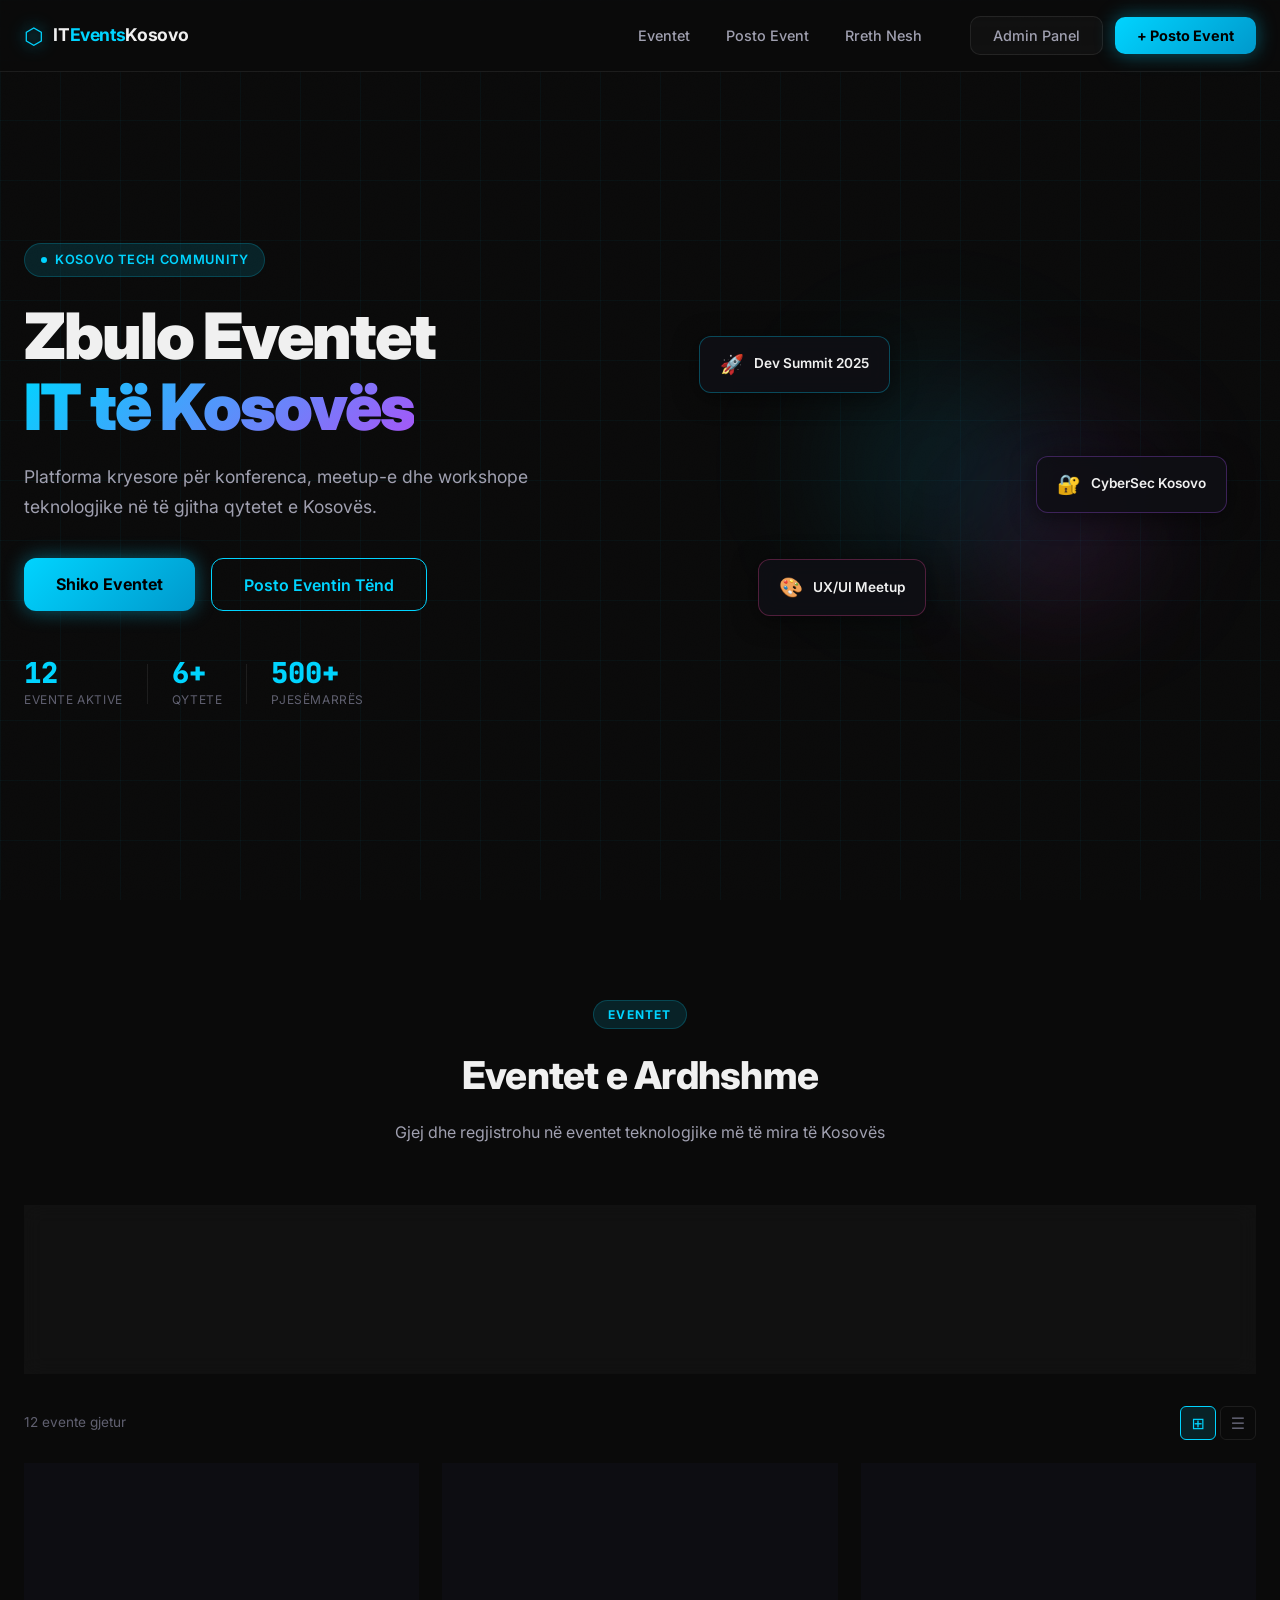
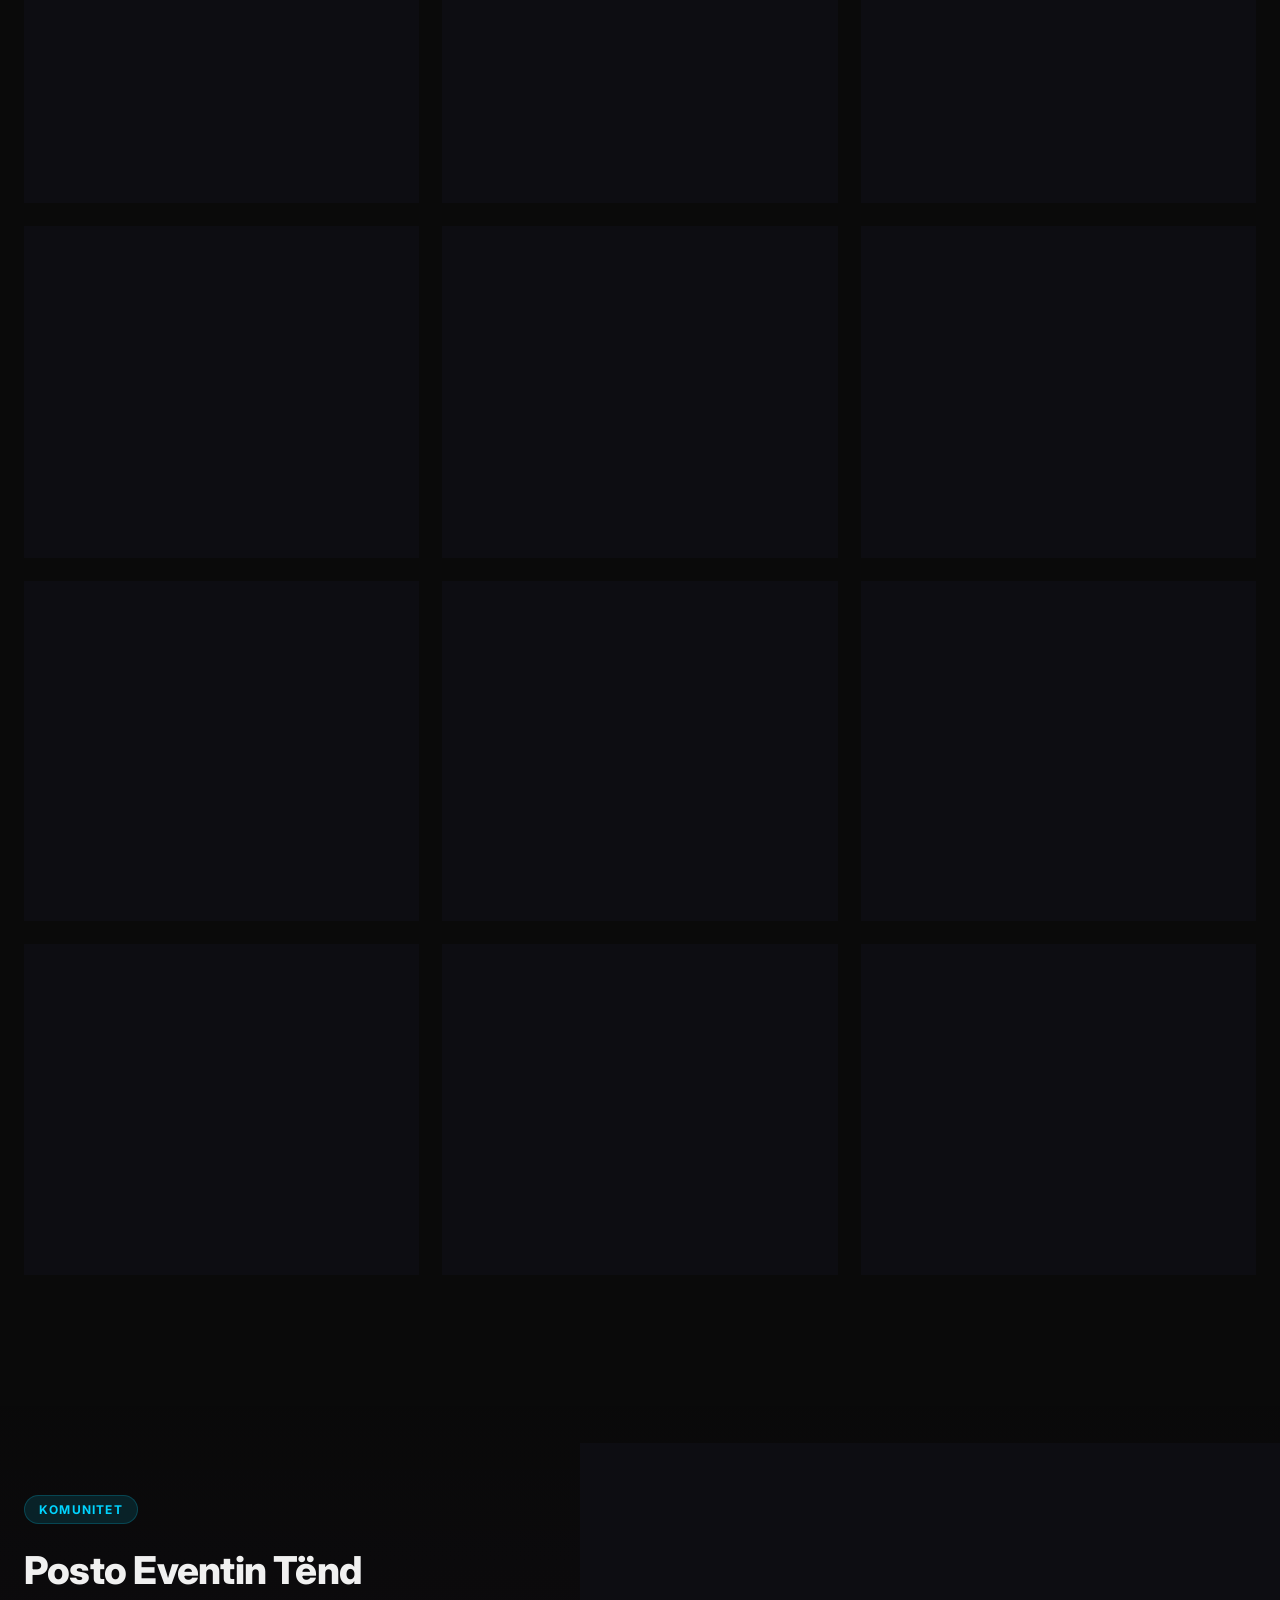
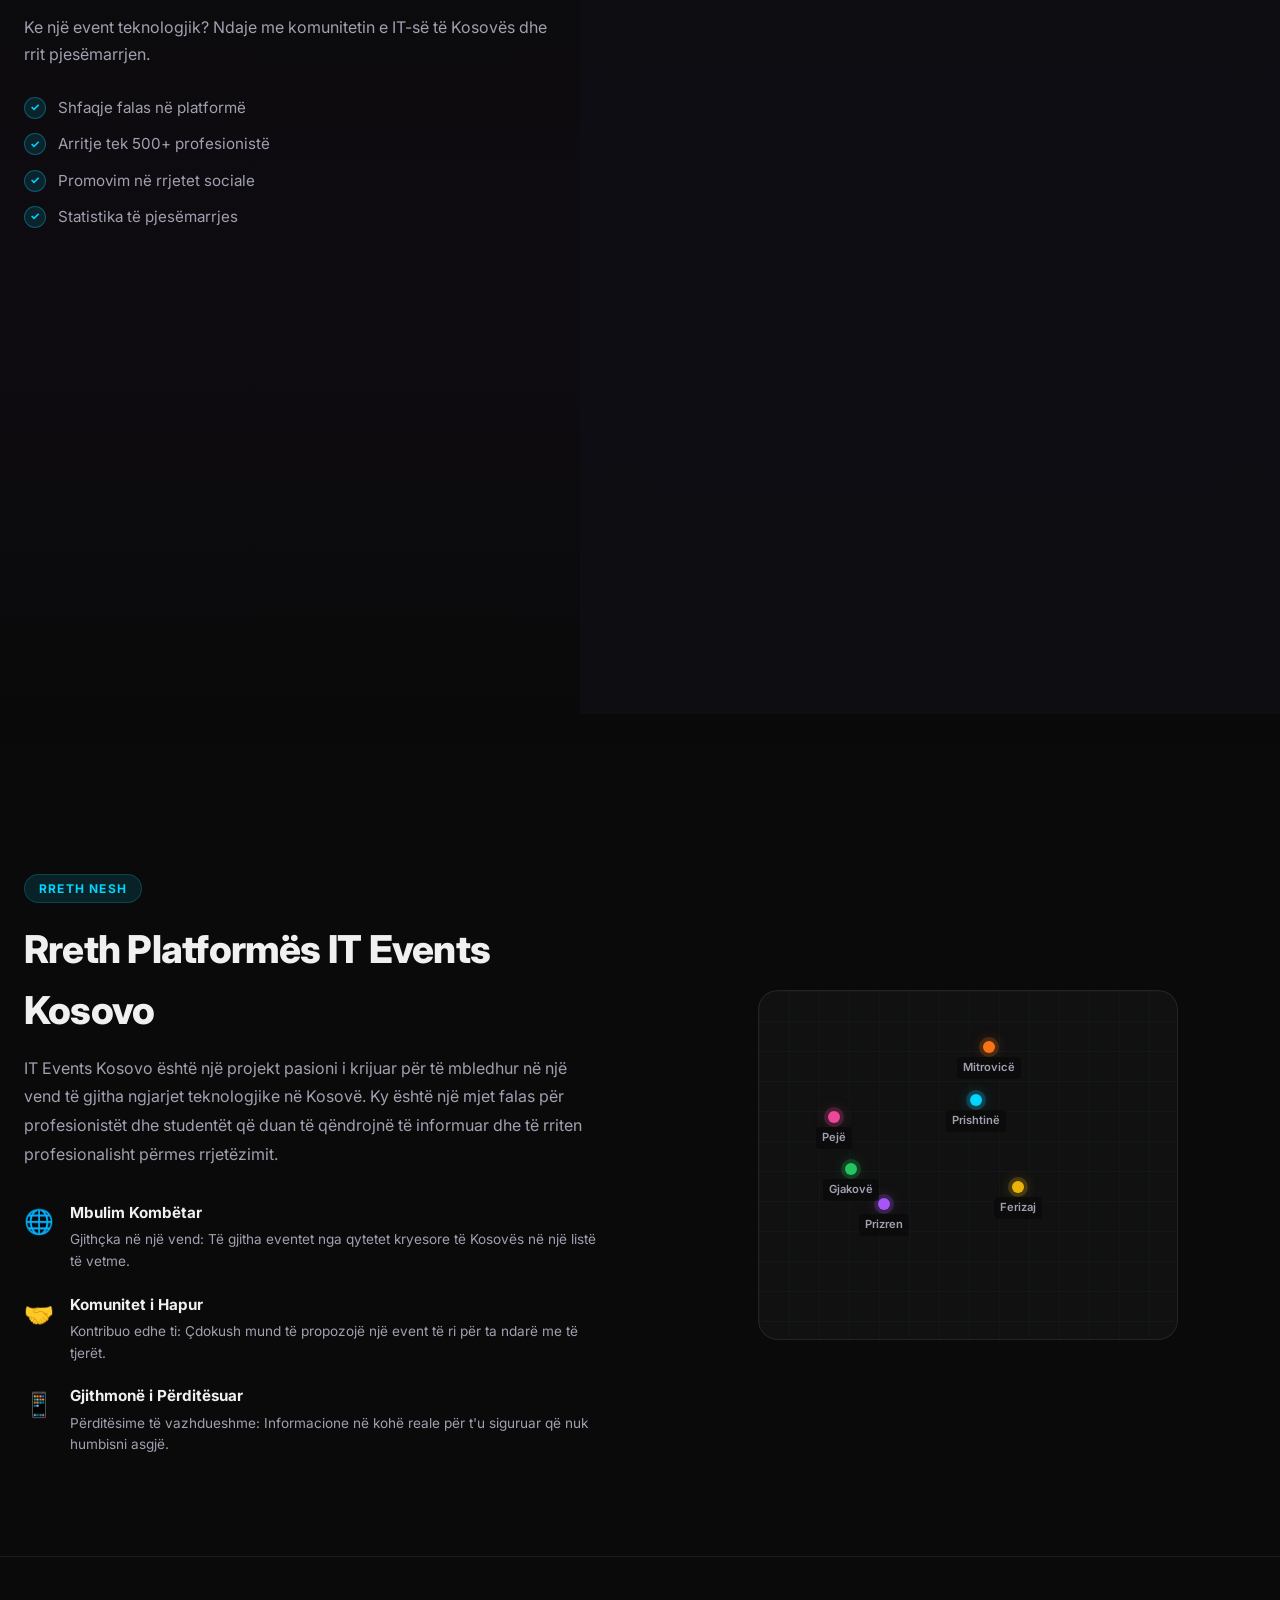
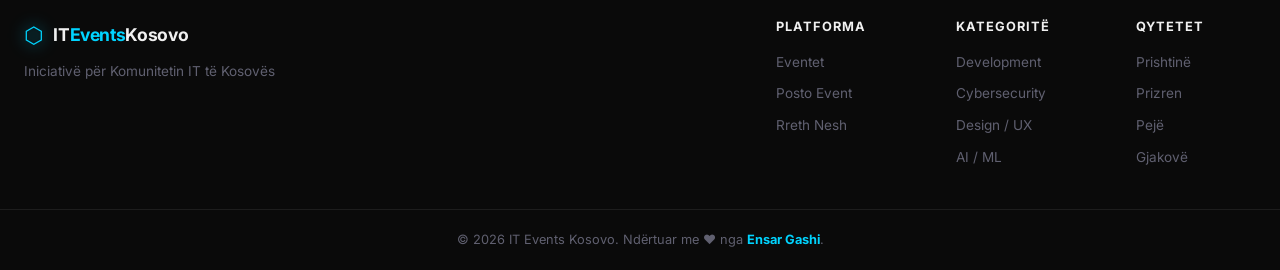
==== index.html @ 9fddd081 "Create index.html for IT Events Hub Kosovo Add initial HTML structure for IT Events Hub Kosovo." ====
<!DOCTYPE html>
<html lang="sq">
<head>
  <meta charset="UTF-8" />
  <meta name="viewport" content="width=device-width, initial-scale=1.0" />
  <title>IT Events Hub Kosovo</title>
  <link rel="stylesheet" href="ict.css" />
  <link rel="preconnect" href="https://fonts.googleapis.com" />
  <link rel="preconnect" href="https://fonts.gstatic.com" crossorigin />
  <link href="https://fonts.googleapis.com/css2?family=Inter:wght@300;400;500;600;700;800;900&family=JetBrains+Mono:wght@400;500;700&display=swap" rel="stylesheet" />
</head>
<body>

  <!-- ─── GRID BACKGROUND ─── -->
  <div class="grid-bg" aria-hidden="true"></div>
  <div class="noise-overlay" aria-hidden="true"></div>

  <!-- ─── NAVBAR ─── -->
  <nav class="navbar" id="navbar">
    <div class="nav-container">
      <div class="nav-logo">
        <span class="logo-icon">⬡</span>
        <span class="logo-text">IT<span class="logo-accent">Events</span>Kosovo</span>
      </div>
      <ul class="nav-links">
        <li><a href="#events" class="nav-link">Eventet</a></li>
        <li><a href="#submit" class="nav-link">Posto Event</a></li>
        <li><a href="#about" class="nav-link">Rreth Nesh</a></li>
      </ul>
      <div class="nav-actions">
        <button class="btn-ghost" id="adminToggleBtn">Admin Panel</button>
        <button class="btn-primary" id="openModalBtn">+ Posto Event</button>
      </div>
      <button class="hamburger" id="hamburger" aria-label="Toggle menu">
        <span></span><span></span><span></span>
      </button>
    </div>
  </nav>

  <!-- ─── HERO ─── -->
  <section class="hero" id="home">
    <div class="hero-content">
      <div class="hero-badge">
        <span class="badge-dot"></span>
        <span>Kosovo Tech Community</span>
      </div>
      <h1 class="hero-title">
        Zbulo Eventet<br />
        <span class="gradient-text">IT të Kosovës</span>
      </h1>
      <p class="hero-subtitle">
        Platforma kryesore për konferenca, meetup-e dhe workshope teknologjike
        në të gjitha qytetet e Kosovës.
      </p>
      <div class="hero-cta">
        <a href="#events" class="btn-primary btn-lg">Shiko Eventet</a>
        <button class="btn-outline btn-lg" id="heroPostBtn">Posto Eventin Tënd</button>
      </div>
      <div class="hero-stats">
        <div class="stat-item">
          <span class="stat-number" id="statEvents">0</span>
          <span class="stat-label">Evente Aktive</span>
        </div>
        <div class="stat-divider"></div>
        <div class="stat-item">
          <span class="stat-number">6+</span>
          <span class="stat-label">Qytete</span>
        </div>
        <div class="stat-divider"></div>
        <div class="stat-item">
          <span class="stat-number">500+</span>
          <span class="stat-label">Pjesëmarrës</span>
        </div>
      </div>
    </div>
    <div class="hero-visual" aria-hidden="true">
      <div class="hero-orb orb-1"></div>
      <div class="hero-orb orb-2"></div>
      <div class="hero-orb orb-3"></div>
      <div class="floating-card fc-1">
        <span class="fc-icon">🚀</span>
        <span>Dev Summit 2025</span>
      </div>
      <div class="floating-card fc-2">
        <span class="fc-icon">🔐</span>
        <span>CyberSec Kosovo</span>
      </div>
      <div class="floating-card fc-3">
        <span class="fc-icon">🎨</span>
        <span>UX/UI Meetup</span>
      </div>
    </div>
  </section>

  <!-- ─── EVENTS SECTION ─── -->
  <section class="events-section" id="events">
    <div class="section-container">

      <!-- Section Header -->
      <div class="section-header">
        <div class="section-tag">Eventet</div>
        <h2 class="section-title">Eventet e Ardhshme</h2>
        <p class="section-subtitle">Gjej dhe regjistrohu në eventet teknologjike më të mira të Kosovës</p>
      </div>

      <!-- Filter Bar -->
      <div class="filter-bar">
        <div class="filter-group" id="typeFilters">
          <span class="filter-label">Lloji:</span>
          <button class="filter-btn active" data-filter="all">Të Gjitha</button>
          <button class="filter-btn" data-filter="Konferencë">Konferenca</button>
          <button class="filter-btn" data-filter="Meetup">Meetups</button>
          <button class="filter-btn" data-filter="Workshop">Workshops</button>
          <button class="filter-btn" data-filter="Hackathon">Hackathons</button>
        </div>
        <div class="filter-group" id="cityFilters">
          <span class="filter-label">Qyteti:</span>
          <button class="city-btn active" data-city="all">Të Gjitha</button>
          <button class="city-btn" data-city="Prishtinë">Prishtinë</button>
          <button class="city-btn" data-city="Prizren">Prizren</button>
          <button class="city-btn" data-city="Pejë">Pejë</button>
          <button class="city-btn" data-city="Gjakovë">Gjakovë</button>
          <button class="city-btn" data-city="Mitrovicë">Mitrovicë</button>
          <button class="city-btn" data-city="Ferizaj">Ferizaj</button>
        </div>
        <div class="filter-group">
          <span class="filter-label">Kategoria:</span>
          <button class="cat-btn active" data-cat="all">Të Gjitha</button>
          <button class="cat-btn" data-cat="Dev">Dev</button>
          <button class="cat-btn" data-cat="Cyber">Cyber</button>
          <button class="cat-btn" data-cat="Design">Design</button>
          <button class="cat-btn" data-cat="AI">AI/ML</button>
          <button class="cat-btn" data-cat="Business">Business</button>
        </div>
        <div class="search-box">
          <span class="search-icon">🔍</span>
          <input type="text" id="searchInput" placeholder="Kërko evente..." class="search-input" />
        </div>
      </div>

      <!-- Active Filters Display -->
      <div class="active-filters" id="activeFilters"></div>

      <!-- Results Count -->
      <div class="results-bar">
        <span id="resultsCount" class="results-count">Duke ngarkuar...</span>
        <div class="view-toggle">
          <button class="view-btn active" id="gridViewBtn" title="Grid View">⊞</button>
          <button class="view-btn" id="listViewBtn" title="List View">☰</button>
        </div>
      </div>

      <!-- Events Grid -->
      <div class="events-grid" id="eventsGrid">
        <!-- Cards injected by JS -->
      </div>

      <!-- Empty State -->
      <div class="empty-state" id="emptyState" style="display:none;">
        <div class="empty-icon">🔭</div>
        <h3>Nuk u gjetën evente</h3>
        <p>Provo të ndryshosh filtrat ose kërko diçka tjetër.</p>
        <button class="btn-primary" id="clearFiltersBtn">Pastro Filtrat</button>
      </div>

    </div>
  </section>

  <!-- ─── SUBMIT SECTION ─── -->
  <section class="submit-section" id="submit">
    <div class="section-container">
      <div class="submit-wrapper">
        <div class="submit-info">
          <div class="section-tag">Komunitet</div>
          <h2 class="section-title">Posto Eventin Tënd</h2>
          <p class="section-subtitle">
            Ke një event teknologjik? Ndaje me komunitetin e IT-së të Kosovës
            dhe rrit pjesëmarrjen.
          </p>
          <ul class="submit-benefits">
            <li><span class="benefit-icon">✓</span> Shfaqje falas në platformë</li>
            <li><span class="benefit-icon">✓</span> Arritje tek 500+ profesionistë</li>
            <li><span class="benefit-icon">✓</span> Promovim në rrjetet sociale</li>
            <li><span class="benefit-icon">✓</span> Statistika të pjesëmarrjes</li>
          </ul>
        </div>
        <div class="submit-form-card" id="submitFormCard">
          <h3 class="form-title">Shto Event të Ri</h3>
          <form id="submitEventForm" novalidate>
            <div class="form-row">
              <div class="form-group">
                <label class="form-label" for="eventName">Emri i Eventit *</label>
                <input type="text" id="eventName" class="form-input" placeholder="p.sh. Kosovo Dev Summit 2025" required />
                <span class="form-error" id="eventNameError"></span>
              </div>
              <div class="form-group">
                <label class="form-label" for="eventDate">Data *</label>
                <input type="date" id="eventDate" class="form-input" required />
                <span class="form-error" id="eventDateError"></span>
              </div>
            </div>
            <div class="form-row">
              <div class="form-group">
                <label class="form-label" for="eventCity">Qyteti *</label>
                <select id="eventCity" class="form-input form-select" required>
                  <option value="">Zgjidh qytetin...</option>
                  <option value="Prishtinë">Prishtinë</option>
                  <option value="Prizren">Prizren</option>
                  <option value="Pejë">Pejë</option>
                  <option value="Gjakovë">Gjakovë</option>
                  <option value="Mitrovicë">Mitrovicë</option>
                  <option value="Ferizaj">Ferizaj</option>
                  <option value="Online">Online</option>
                </select>
                <span class="form-error" id="eventCityError"></span>
              </div>
              <div class="form-group">
                <label class="form-label" for="eventType">Lloji *</label>
                <select id="eventType" class="form-input form-select" required>
                  <option value="">Zgjidh llojin...</option>
                  <option value="Konferencë">Konferencë</option>
                  <option value="Meetup">Meetup</option>
                  <option value="Workshop">Workshop</option>
                  <option value="Hackathon">Hackathon</option>
                  <option value="Webinar">Webinar</option>
                </select>
                <span class="form-error" id="eventTypeError"></span>
              </div>
            </div>
            <div class="form-row">
              <div class="form-group">
                <label class="form-label" for="eventCategory">Kategoria *</label>
                <select id="eventCategory" class="form-input form-select" required>
                  <option value="">Zgjidh kategorinë...</option>
                  <option value="Dev">Development</option>
                  <option value="Cyber">Cybersecurity</option>
                  <option value="Design">Design / UX</option>
                  <option value="AI">AI / Machine Learning</option>
                  <option value="Business">Business / Startup</option>
                </select>
                <span class="form-error" id="eventCategoryError"></span>
              </div>
              <div class="form-group">
                <label class="form-label" for="eventVenue">Vendi</label>
                <input type="text" id="eventVenue" class="form-input" placeholder="p.sh. Innovation Centre Kosovo" />
              </div>
            </div>
            <div class="form-group">
              <label class="form-label" for="eventDesc">Përshkrimi *</label>
              <textarea id="eventDesc" class="form-input form-textarea" placeholder="Përshkruaj eventin tënd..." rows="3" required></textarea>
              <span class="form-error" id="eventDescError"></span>
            </div>
            <div class="form-group">
              <label class="form-label" for="eventLink">Linku i Regjistrimit</label>
              <input type="url" id="eventLink" class="form-input" placeholder="https://..." />
            </div>
            <div class="form-group">
              <label class="form-label" for="eventOrganizer">Organizatori</label>
              <input type="text" id="eventOrganizer" class="form-input" placeholder="Emri i organizatës ose personit" />
            </div>
            <button type="submit" class="btn-primary btn-full btn-lg">
              <span class="btn-text">🚀 Publiko Eventin</span>
              <span class="btn-loader" style="display:none;">Duke publikuar...</span>
            </button>
          </form>
        </div>
      </div>
    </div>
  </section>

  <!-- ─── ADMIN PANEL ─── -->
  <section class="admin-section" id="adminPanel" style="display:none;">
    <div class="section-container">
      <div class="admin-header">
        <div class="section-tag">Admin</div>
        <h2 class="section-title">Admin Panel</h2>
        <p class="section-subtitle">Menaxho eventet e platformës</p>
      </div>
      <div class="admin-stats">
        <div class="admin-stat-card">
          <span class="admin-stat-icon">📅</span>
          <div>
            <span class="admin-stat-num" id="adminTotalEvents">0</span>
            <span class="admin-stat-label">Gjithsej Evente</span>
          </div>
        </div>
        <div class="admin-stat-card">
          <span class="admin-stat-icon">🏙️</span>
          <div>
            <span class="admin-stat-num" id="adminCities">6</span>
            <span class="admin-stat-label">Qytete</span>
          </div>
        </div>
        <div class="admin-stat-card">
          <span class="admin-stat-icon">✅</span>
          <div>
            <span class="admin-stat-num" id="adminApproved">0</span>
            <span class="admin-stat-label">Aprovuar</span>
          </div>
        </div>
        <div class="admin-stat-card">
          <span class="admin-stat-icon">⏳</span>
          <div>
            <span class="admin-stat-num" id="adminPending">0</span>
            <span class="admin-stat-label">Në Pritje</span>
          </div>
        </div>
      </div>
      <div class="admin-table-wrapper">
        <table class="admin-table" id="adminTable">
          <thead>
            <tr>
              <th>ID</th>
              <th>Emri</th>
              <th>Data</th>
              <th>Qyteti</th>
              <th>Lloji</th>
              <th>Kategoria</th>
              <th>Statusi</th>
              <th>Veprimet</th>
            </tr>
          </thead>
          <tbody id="adminTableBody">
            <!-- Rows injected by JS -->
          </tbody>
        </table>
      </div>
    </div>
  </section>

  <!-- ─── ABOUT SECTION ─── -->
  <section class="about-section" id="about">
    <div class="section-container">
      <div class="about-grid">
        <div class="about-content">
          <div class="section-tag">Rreth Nesh</div>
          <h2 class="section-title">Rreth Platformës IT Events Kosovo</h2>
          <p class="about-text">
            IT Events Kosovo është një projekt pasioni i krijuar për të mbledhur në një vend të gjitha ngjarjet teknologjike në Kosovë. Ky është një mjet falas për profesionistët dhe studentët që duan të qëndrojnë të informuar dhe të rriten profesionalisht përmes rrjetëzimit.
          </p>
          <div class="about-features">
            <div class="about-feature">
              <span class="feature-icon">🌐</span>
              <div>
                <h4>Mbulim Kombëtar</h4>
                <p>Gjithçka në një vend: Të gjitha eventet nga qytetet kryesore të Kosovës në një listë të vetme.
              </div>
            </div>
            <div class="about-feature">
              <span class="feature-icon">🤝</span>
              <div>
                <h4>Komunitet i Hapur</h4>
                <p>Kontribuo edhe ti: Çdokush mund të propozojë një event të ri për ta ndarë me të tjerët.
              </div>
            </div>
            <div class="about-feature">
              <span class="feature-icon">📱</span>
              <div>
                <h4>Gjithmonë i Përditësuar</h4>
                <p>Përditësime të vazhdueshme: Informacione në kohë reale për t'u siguruar që nuk humbisni asgjë.
              </div>
            </div>
          </div>
        </div>
        <div class="about-visual">
          <div class="about-map">
            <div class="map-city" style="top:35%;left:52%;" data-city="Prishtinë">
              <div class="map-dot"></div>
              <span class="map-label">Prishtinë</span>
            </div>
            <div class="map-city" style="top:65%;left:30%;" data-city="Prizren">
              <div class="map-dot"></div>
              <span class="map-label">Prizren</span>
            </div>
            <div class="map-city" style="top:40%;left:18%;" data-city="Pejë">
              <div class="map-dot"></div>
              <span class="map-label">Pejë</span>
            </div>
            <div class="map-city" style="top:55%;left:22%;" data-city="Gjakovë">
              <div class="map-dot"></div>
              <span class="map-label">Gjakovë</span>
            </div>
            <div class="map-city" style="top:20%;left:55%;" data-city="Mitrovicë">
              <div class="map-dot"></div>
              <span class="map-label">Mitrovicë</span>
            </div>
            <div class="map-city" style="top:60%;left:62%;" data-city="Ferizaj">
              <div class="map-dot"></div>
              <span class="map-label">Ferizaj</span>
            </div>
          </div>
        </div>
      </div>
    </div>
  </section>

  <!-- ─── FOOTER ─── -->
  <footer class="footer">
    <div class="footer-container">
      <div class="footer-brand">
        <div class="nav-logo">
          <span class="logo-icon">⬡</span>
          <span class="logo-text">IT<span class="logo-accent">Events</span>Kosovo</span>
        </div>
        <p class="footer-tagline">Iniciativë për Komunitetin IT të Kosovës</p>
      </div>
      <div class="footer-links">
        <div class="footer-col">
          <h4>Platforma</h4>
          <a href="#events">Eventet</a>
          <a href="#submit">Posto Event</a>
          <a href="#about">Rreth Nesh</a>
        </div>
        <div class="footer-col">
          <h4>Kategoritë</h4>
          <a href="#">Development</a>
          <a href="#">Cybersecurity</a>
          <a href="#">Design / UX</a>
          <a href="#">AI / ML</a>
        </div>
        <div class="footer-col">
          <h4>Qytetet</h4>
          <a href="#">Prishtinë</a>
          <a href="#">Prizren</a>
          <a href="#">Pejë</a>
          <a href="#">Gjakovë</a>
        </div>
      </div>
    </div>
    <div class="footer-bottom">
  <p>© 2026 IT Events Kosovo. Ndërtuar me ❤️ nga 
    <a href="https://www.ensargashi.com" target="_blank" class="footer-author-link">Ensar Gashi</a>.
  </p>
</div>

  <!-- ─── ADD EVENT MODAL ─── -->
  <div class="modal-overlay" id="modalOverlay" role="dialog" aria-modal="true" aria-labelledby="modalTitle">
    <div class="modal-card">
      <div class="modal-header">
        <h2 class="modal-title" id="modalTitle">🚀 Posto Eventin Tënd</h2>
        <button class="modal-close" id="modalClose" aria-label="Mbyll">&times;</button>
      </div>
      <div class="modal-body">
        <form id="modalEventForm" novalidate>
          <div class="form-row">
            <div class="form-group">
              <label class="form-label" for="mEventName">Emri i Eventit *</label>
              <input type="text" id="mEventName" class="form-input" placeholder="Kosovo Dev Summit 2025" required />
            </div>
            <div class="form-group">
              <label class="form-label" for="mEventDate">Data *</label>
              <input type="date" id="mEventDate" class="form-input" required />
            </div>
          </div>
          <div class="form-row">
            <div class="form-group">
              <label class="form-label" for="mEventCity">Qyteti *</label>
              <select id="mEventCity" class="form-input form-select" required>
                <option value="">Zgjidh qytetin...</option>
                <option value="Prishtinë">Prishtinë</option>
                <option value="Prizren">Prizren</option>
                <option value="Pejë">Pejë</option>
                <option value="Gjakovë">Gjakovë</option>
                <option value="Mitrovicë">Mitrovicë</option>
                <option value="Ferizaj">Ferizaj</option>
                <option value="Online">Online</option>
              </select>
            </div>
            <div class="form-group">
              <label class="form-label" for="mEventType">Lloji *</label>
              <select id="mEventType" class="form-input form-select" required>
                <option value="">Zgjidh llojin...</option>
                <option value="Konferencë">Konferencë</option>
                <option value="Meetup">Meetup</option>
                <option value="Workshop">Workshop</option>
                <option value="Hackathon">Hackathon</option>
                <option value="Webinar">Webinar</option>
              </select>
            </div>
          </div>
          <div class="form-row">
            <div class="form-group">
              <label class="form-label" for="mEventCategory">Kategoria *</label>
              <select id="mEventCategory" class="form-input form-select" required>
                <option value="">Zgjidh kategorinë...</option>
                <option value="Dev">Development</option>
                <option value="Cyber">Cybersecurity</option>
                <option value="Design">Design / UX</option>
                <option value="AI">AI / Machine Learning</option>
                <option value="Business">Business / Startup</option>
              </select>
            </div>
            <div class="form-group">
              <label class="form-label" for="mEventVenue">Vendi</label>
              <input type="text" id="mEventVenue" class="form-input" placeholder="Innovation Centre Kosovo" />
            </div>
          </div>
          <div class="form-group">
            <label class="form-label" for="mEventDesc">Përshkrimi *</label>
            <textarea id="mEventDesc" class="form-input form-textarea" placeholder="Përshkruaj eventin tënd..." rows="3" required></textarea>
          </div>
          <div class="form-row">
            <div class="form-group">
              <label class="form-label" for="mEventLink">Linku i Regjistrimit</label>
              <input type="url" id="mEventLink" class="form-input" placeholder="https://..." />
            </div>
            <div class="form-group">
              <label class="form-label" for="mEventOrganizer">Organizatori</label>
              <input type="text" id="mEventOrganizer" class="form-input" placeholder="Emri i organizatës" />
            </div>
          </div>
          <div class="modal-actions">
            <button type="button" class="btn-ghost" id="modalCancelBtn">Anulo</button>
            <button type="submit" class="btn-primary btn-lg">🚀 Publiko Eventin</button>
          </div>
        </form>
      </div>
    </div>
  </div>

  <!-- ─── TOAST NOTIFICATION ─── -->
  <div class="toast-container" id="toastContainer"></div>

  <!-- ─── EVENT DETAIL MODAL ─── -->
  <div class="modal-overlay" id="detailModalOverlay" role="dialog" aria-modal="true">
    <div class="modal-card modal-card-lg">
      <div class="modal-header">
        <h2 class="modal-title" id="detailModalTitle">Detajet e Eventit</h2>
        <button class="modal-close" id="detailModalClose" aria-label="Mbyll">&times;</button>
      </div>
      <div class="modal-body" id="detailModalBody">
        <!-- Injected by JS -->
      </div>
    </div>
  </div>

  <script src="ict.js"></script>
</body>
</html>
---- ict.css ----
/* ═══════════════════════════════════════════════════════════════
   IT Events Hub Kosovo — Premium Dark Tech UI
   ═══════════════════════════════════════════════════════════════ */

/* ─── CSS CUSTOM PROPERTIES ─── */
:root {
  --bg-primary:    #0a0a0a;
  --bg-secondary:  #0f0f0f;
  --bg-card:       rgba(15, 15, 20, 0.85);
  --bg-glass:      rgba(255, 255, 255, 0.03);
  --bg-glass-hover:rgba(255, 255, 255, 0.06);

  --cyan:          #00d4ff;
  --cyan-dim:      rgba(0, 212, 255, 0.12);
  --cyan-glow:     rgba(0, 212, 255, 0.4);
  --purple:        #a855f7;
  --purple-dim:    rgba(168, 85, 247, 0.12);
  --purple-glow:   rgba(168, 85, 247, 0.4);
  --pink:          #ec4899;
  --green:         #22c55e;
  --orange:        #f97316;
  --yellow:        #eab308;

  --text-primary:  #f0f0f0;
  --text-secondary:#a0a0b0;
  --text-muted:    #606070;

  --border:        rgba(255, 255, 255, 0.08);
  --border-glow:   rgba(0, 212, 255, 0.3);

  --font-sans:     'Inter', system-ui, sans-serif;
  --font-mono:     'JetBrains Mono', 'Fira Code', monospace;

  --nav-h:         72px;
  --section-pad:   100px;

  --t-fast:        0.15s ease;
  --t-med:         0.3s ease;
  --t-slow:        0.5s ease;

  --shadow-card:   0 4px 24px rgba(0,0,0,0.5);
  --shadow-glow:   0 0 30px rgba(0, 212, 255, 0.2);
}

/* ─── RESET & BASE ─── */
*, *::before, *::after { box-sizing: border-box; margin: 0; padding: 0; }
html { scroll-behavior: smooth; font-size: 16px; }
body {
  font-family: var(--font-sans);
  background-color: var(--bg-primary);
  color: var(--text-primary);
  line-height: 1.6;
  overflow-x: hidden;
  -webkit-font-smoothing: antialiased;
}
a { color: inherit; text-decoration: none; }
ul { list-style: none; }
img { max-width: 100%; display: block; }
button { cursor: pointer; font-family: inherit; border: none; background: none; }
input, select, textarea { font-family: inherit; }

/* ─── SCROLLBAR ─── */
::-webkit-scrollbar { width: 6px; }
::-webkit-scrollbar-track { background: var(--bg-primary); }
::-webkit-scrollbar-thumb { background: var(--cyan-dim); border-radius: 3px; }
::-webkit-scrollbar-thumb:hover { background: var(--cyan); }

/* ─── GRID BACKGROUND ─── */
.grid-bg {
  position: fixed;
  inset: 0;
  z-index: 0;
  background-image:
    linear-gradient(rgba(0, 212, 255, 0.04) 1px, transparent 1px),
    linear-gradient(90deg, rgba(0, 212, 255, 0.04) 1px, transparent 1px);
  background-size: 60px 60px;
  pointer-events: none;
}

.noise-overlay {
  position: fixed;
  inset: 0;
  z-index: 0;
  opacity: 0.3;
  pointer-events: none;
  background-image: url("data:image/svg+xml,%3Csvg xmlns='http://www.w3.org/2000/svg' width='300' height='300'%3E%3Cfilter id='n'%3E%3CfeTurbulence type='fractalNoise' baseFrequency='0.75' numOctaves='4' stitchTiles='stitch'/%3E%3C/filter%3E%3Crect width='300' height='300' filter='url(%23n)' opacity='0.05'/%3E%3C/svg%3E");
}

/* ─── NAVBAR ─── */
.navbar {
  position: fixed;
  top: 0; left: 0; right: 0;
  z-index: 1000;
  height: var(--nav-h);
  background: rgba(10, 10, 10, 0.8);
  backdrop-filter: blur(20px);
  -webkit-backdrop-filter: blur(20px);
  border-bottom: 1px solid var(--border);
  transition: background var(--t-med), box-shadow var(--t-med);
}
.navbar.scrolled {
  background: rgba(10, 10, 10, 0.95);
  box-shadow: 0 4px 30px rgba(0,0,0,0.5);
}
.nav-container {
  max-width: 1400px;
  margin: 0 auto;
  padding: 0 24px;
  height: 100%;
  display: flex;
  align-items: center;
  gap: 32px;
}
.nav-logo {
  display: flex;
  align-items: center;
  gap: 10px;
  font-weight: 700;
  font-size: 1.1rem;
  letter-spacing: -0.02em;
  flex-shrink: 0;
}
.logo-icon {
  font-size: 1.4rem;
  color: var(--cyan);
  filter: drop-shadow(0 0 8px var(--cyan));
  animation: pulse-glow 3s ease-in-out infinite;
}
.logo-accent { color: var(--cyan); }
.nav-links {
  display: flex;
  gap: 4px;
  margin-left: auto;
}
.nav-link {
  padding: 8px 16px;
  border-radius: 8px;
  font-size: 0.9rem;
  font-weight: 500;
  color: var(--text-secondary);
  transition: color var(--t-fast), background var(--t-fast);
}
.nav-link:hover {
  color: var(--text-primary);
  background: var(--bg-glass);
}
.nav-actions {
  display: flex;
  align-items: center;
  gap: 12px;
  flex-shrink: 0;
}
.hamburger {
  display: none;
  flex-direction: column;
  gap: 5px;
  padding: 8px;
  margin-left: auto;
}
.hamburger span {
  display: block;
  width: 22px;
  height: 2px;
  background: var(--text-primary);
  border-radius: 2px;
  transition: var(--t-med);
}

/* ─── BUTTONS ─── */
.btn-primary {
  display: inline-flex;
  align-items: center;
  justify-content: center;
  gap: 8px;
  padding: 10px 22px;
  background: linear-gradient(135deg, var(--cyan), #0099cc);
  color: #000;
  font-weight: 700;
  font-size: 0.9rem;
  border-radius: 10px;
  border: none;
  cursor: pointer;
  transition: transform var(--t-fast), box-shadow var(--t-fast);
  box-shadow: 0 0 20px var(--cyan-glow);
  white-space: nowrap;
}
.btn-primary:hover {
  transform: translateY(-2px);
  box-shadow: 0 4px 30px var(--cyan-glow);
}
.btn-primary:active { transform: translateY(0); }
.btn-primary.btn-lg { padding: 14px 32px; font-size: 1rem; border-radius: 12px; }
.btn-primary.btn-full { width: 100%; }

.btn-outline {
  display: inline-flex;
  align-items: center;
  justify-content: center;
  gap: 8px;
  padding: 10px 22px;
  background: transparent;
  color: var(--cyan);
  font-weight: 600;
  font-size: 0.9rem;
  border-radius: 10px;
  border: 1px solid var(--cyan);
  cursor: pointer;
  transition: background var(--t-fast), box-shadow var(--t-fast), transform var(--t-fast);
}
.btn-outline:hover {
  background: var(--cyan-dim);
  box-shadow: 0 0 20px var(--cyan-glow);
  transform: translateY(-2px);
}
.btn-outline.btn-lg { padding: 14px 32px; font-size: 1rem; border-radius: 12px; }

.btn-ghost {
  display: inline-flex;
  align-items: center;
  justify-content: center;
  gap: 8px;
  padding: 10px 22px;
  background: var(--bg-glass);
  color: var(--text-secondary);
  font-weight: 500;
  font-size: 0.9rem;
  border-radius: 10px;
  border: 1px solid var(--border);
  cursor: pointer;
  transition: background var(--t-fast), color var(--t-fast), border-color var(--t-fast);
}
.btn-ghost:hover {
  background: var(--bg-glass-hover);
  color: var(--text-primary);
  border-color: rgba(255,255,255,0.15);
}

/* ─── HERO ─── */
.hero {
  position: relative;
  z-index: 1;
  min-height: 100vh;
  display: flex;
  align-items: center;
  padding: calc(var(--nav-h) + 60px) 24px 80px;
  max-width: 1400px;
  margin: 0 auto;
  gap: 60px;
  overflow: hidden;
}
.hero-content {
  flex: 1;
  max-width: 640px;
  animation: fadeInUp 0.8s ease both;
}
.hero-badge {
  display: inline-flex;
  align-items: center;
  gap: 8px;
  padding: 6px 16px;
  background: var(--cyan-dim);
  border: 1px solid rgba(0, 212, 255, 0.2);
  border-radius: 100px;
  font-size: 0.8rem;
  font-weight: 600;
  color: var(--cyan);
  letter-spacing: 0.05em;
  text-transform: uppercase;
  margin-bottom: 24px;
}
.badge-dot {
  width: 6px;
  height: 6px;
  background: var(--cyan);
  border-radius: 50%;
  animation: pulse-dot 2s ease-in-out infinite;
}
.hero-title {
  font-size: clamp(2.5rem, 5vw, 4rem);
  font-weight: 900;
  line-height: 1.1;
  letter-spacing: -0.03em;
  margin-bottom: 20px;
}
.gradient-text {
  background: linear-gradient(135deg, var(--cyan) 0%, var(--purple) 100%);
  -webkit-background-clip: text;
  -webkit-text-fill-color: transparent;
  background-clip: text;
}
.hero-subtitle {
  font-size: 1.1rem;
  color: var(--text-secondary);
  line-height: 1.7;
  margin-bottom: 36px;
  max-width: 520px;
}
.hero-cta {
  display: flex;
  gap: 16px;
  flex-wrap: wrap;
  margin-bottom: 48px;
}
.hero-stats {
  display: flex;
  align-items: center;
  gap: 24px;
}
.stat-item {
  display: flex;
  flex-direction: column;
  gap: 2px;
}
.stat-number {
  font-size: 1.8rem;
  font-weight: 800;
  color: var(--cyan);
  font-family: var(--font-mono);
  line-height: 1;
}
.stat-label {
  font-size: 0.75rem;
  color: var(--text-muted);
  text-transform: uppercase;
  letter-spacing: 0.05em;
}
.stat-divider {
  width: 1px;
  height: 40px;
  background: var(--border);
}

/* Hero Visual */
.hero-visual {
  flex: 1;
  position: relative;
  min-height: 400px;
  display: flex;
  align-items: center;
  justify-content: center;
  animation: fadeIn 1s ease 0.3s both;
}
.hero-orb {
  position: absolute;
  border-radius: 50%;
  filter: blur(60px);
  pointer-events: none;
}
.orb-1 {
  width: 300px; height: 300px;
  background: radial-gradient(circle, rgba(0,212,255,0.15), transparent 70%);
  top: 10%; left: 20%;
  animation: float 6s ease-in-out infinite;
}
.orb-2 {
  width: 250px; height: 250px;
  background: radial-gradient(circle, rgba(168,85,247,0.15), transparent 70%);
  bottom: 10%; right: 10%;
  animation: float 8s ease-in-out infinite reverse;
}
.orb-3 {
  width: 180px; height: 180px;
  background: radial-gradient(circle, rgba(236,72,153,0.1), transparent 70%);
  top: 50%; left: 50%;
  animation: float 5s ease-in-out infinite 1s;
}
.floating-card {
  position: absolute;
  display: flex;
  align-items: center;
  gap: 10px;
  padding: 12px 20px;
  background: rgba(15,15,20,0.9);
  border: 1px solid var(--border);
  border-radius: 12px;
  font-size: 0.85rem;
  font-weight: 600;
  backdrop-filter: blur(10px);
  box-shadow: var(--shadow-card);
  white-space: nowrap;
}
.fc-1 {
  top: 15%; left: 5%;
  border-color: rgba(0,212,255,0.3);
  animation: float 5s ease-in-out infinite;
}
.fc-2 {
  top: 45%; right: 5%;
  border-color: rgba(168,85,247,0.3);
  animation: float 7s ease-in-out infinite 1s;
}
.fc-3 {
  bottom: 15%; left: 15%;
  border-color: rgba(236,72,153,0.3);
  animation: float 6s ease-in-out infinite 2s;
}
.fc-icon { font-size: 1.2rem; }

/* ─── SECTION COMMONS ─── */
.events-section,
.submit-section,
.admin-section,
.about-section {
  position: relative;
  z-index: 1;
  padding: var(--section-pad) 0;
}

.section-container {
  max-width: 1400px;
  margin: 0 auto;
  padding: 0 24px;
}

.section-header {
  text-align: center;
  margin-bottom: 60px;
}

.section-tag {
  display: inline-block;
  padding: 4px 14px;
  background: var(--cyan-dim);
  border: 1px solid rgba(0,212,255,0.2);
  border-radius: 100px;
  font-size: 0.75rem;
  font-weight: 700;
  color: var(--cyan);
  letter-spacing: 0.1em;
  text-transform: uppercase;
  margin-bottom: 16px;
}

.section-title {
  font-size: clamp(1.8rem, 3vw, 2.8rem);
  font-weight: 800;
  letter-spacing: -0.02em;
  margin-bottom: 12px;
}

.section-subtitle {
  font-size: 1rem;
  color: var(--text-secondary);
  max-width: 560px;
  margin: 0 auto;
  line-height: 1.7;
}

/* ─── FILTER BAR ─── */
.filter-bar {
  display: flex;
  flex-wrap: wrap;
  gap: 16px;
  align-items: flex-start;
  padding: 20px 24px;
  background: var(--bg-glass);
  border: 1px solid var(--border);
  border-radius: 16px;
  margin-bottom: 16px;
  backdrop-filter: blur(10px);
}

.filter-group {
  display: flex;
  align-items: center;
  flex-wrap: wrap;
  gap: 8px;
}

.filter-label {
  font-size: 0.75rem;
  font-weight: 600;
  color: var(--text-muted);
  text-transform: uppercase;
  letter-spacing: 0.08em;
  white-space: nowrap;
}

.filter-btn, .city-btn, .cat-btn {
  padding: 6px 14px;
  border-radius: 8px;
  font-size: 0.8rem;
  font-weight: 500;
  color: var(--text-secondary);
  background: transparent;
  border: 1px solid var(--border);
  cursor: pointer;
  transition: all var(--t-fast);
  white-space: nowrap;
}

.filter-btn:hover, .city-btn:hover, .cat-btn:hover {
  color: var(--text-primary);
  border-color: rgba(255,255,255,0.2);
  background: var(--bg-glass);
}

.filter-btn.active {
  background: var(--cyan-dim);
  border-color: var(--cyan);
  color: var(--cyan);
  box-shadow: 0 0 10px rgba(0,212,255,0.15);
}

.city-btn.active {
  background: var(--purple-dim);
  border-color: var(--purple);
  color: var(--purple);
  box-shadow: 0 0 10px rgba(168,85,247,0.15);
}

.cat-btn.active {
  background: rgba(236,72,153,0.12);
  border-color: var(--pink);
  color: var(--pink);
  box-shadow: 0 0 10px rgba(236,72,153,0.15);
}

.search-box {
  display: flex;
  align-items: center;
  gap: 8px;
  padding: 6px 14px;
  background: var(--bg-glass);
  border: 1px solid var(--border);
  border-radius: 8px;
  transition: border-color var(--t-fast);
  margin-left: auto;
}

.search-box:focus-within {
  border-color: var(--cyan);
  box-shadow: 0 0 10px rgba(0,212,255,0.1);
}

.search-icon { font-size: 0.85rem; }

.search-input {
  background: none;
  border: none;
  outline: none;
  color: var(--text-primary);
  font-size: 0.85rem;
  width: 200px;
}

.search-input::placeholder { color: var(--text-muted); }

/* Active Filters */
.active-filters {
  display: flex;
  flex-wrap: wrap;
  gap: 8px;
  margin-bottom: 16px;
  min-height: 0;
}

.active-filter-tag {
  display: inline-flex;
  align-items: center;
  gap: 6px;
  padding: 4px 12px;
  background: var(--cyan-dim);
  border: 1px solid rgba(0,212,255,0.2);
  border-radius: 100px;
  font-size: 0.75rem;
  color: var(--cyan);
}

.active-filter-tag button {
  color: var(--cyan);
  font-size: 0.9rem;
  line-height: 1;
  opacity: 0.7;
  transition: opacity var(--t-fast);
}

.active-filter-tag button:hover { opacity: 1; }

/* Results Bar */
.results-bar {
  display: flex;
  align-items: center;
  justify-content: space-between;
  margin-bottom: 24px;
}

.results-count {
  font-size: 0.85rem;
  color: var(--text-muted);
}

.view-toggle {
  display: flex;
  gap: 4px;
}

.view-btn {
  padding: 6px 10px;
  border-radius: 6px;
  font-size: 1rem;
  color: var(--text-muted);
  background: transparent;
  border: 1px solid var(--border);
  cursor: pointer;
  transition: all var(--t-fast);
}

.view-btn.active, .view-btn:hover {
  color: var(--cyan);
  border-color: var(--cyan);
  background: var(--cyan-dim);
}

/* ─── EVENTS GRID ─── */
.events-grid {
  display: grid;
  grid-template-columns: repeat(auto-fill, minmax(340px, 1fr));
  gap: 24px;
}

.events-grid.list-view {
  grid-template-columns: 1fr;
}

/* ─── EVENT CARD ─── */
.event-card {
  position: relative;
  background: var(--bg-card);
  border: 1px solid var(--border);
  border-radius: 16px;
  overflow: hidden;
  cursor: pointer;
  transition: transform var(--t-med), box-shadow var(--t-med), border-color var(--t-med);
  backdrop-filter: blur(10px);
  animation: fadeInUp 0.5s ease both;
}

.event-card::before {
  content: '';
  position: absolute;
  inset: 0;
  background: linear-gradient(135deg, rgba(0,212,255,0.03), transparent 60%);
  opacity: 0;
  transition: opacity var(--t-med);
}

.event-card:hover {
  transform: translateY(-6px);
  border-color: rgba(0,212,255,0.3);
  box-shadow: 0 12px 40px rgba(0,0,0,0.4), 0 0 30px rgba(0,212,255,0.1);
}

.event-card:hover::before { opacity: 1; }

/* Card glow border on hover */
.event-card::after {
  content: '';
  position: absolute;
  inset: -1px;
  border-radius: 17px;
  background: linear-gradient(135deg, var(--cyan), var(--purple));
  z-index: -1;
  opacity: 0;
  transition: opacity var(--t-med);
}

.event-card:hover::after { opacity: 0.3; }

.card-header {
  padding: 20px 20px 0;
  display: flex;
  align-items: flex-start;
  justify-content: space-between;
  gap: 12px;
}

.card-badges {
  display: flex;
  flex-wrap: wrap;
  gap: 6px;
}

.badge {
  padding: 3px 10px;
  border-radius: 6px;
  font-size: 0.7rem;
  font-weight: 700;
  letter-spacing: 0.05em;
  text-transform: uppercase;
}

.badge-type {
  background: var(--cyan-dim);
  color: var(--cyan);
  border: 1px solid rgba(0,212,255,0.2);
}

.badge-cat-Dev    { background: rgba(34,197,94,0.12);  color: var(--green);  border: 1px solid rgba(34,197,94,0.2); }
.badge-cat-Cyber  { background: rgba(168,85,247,0.12); color: var(--purple); border: 1px solid rgba(168,85,247,0.2); }
.badge-cat-Design { background: rgba(236,72,153,0.12); color: var(--pink);   border: 1px solid rgba(236,72,153,0.2); }
.badge-cat-AI     { background: rgba(0,212,255,0.12);  color: var(--cyan);   border: 1px solid rgba(0,212,255,0.2); }
.badge-cat-Business { background: rgba(249,115,22,0.12); color: var(--orange); border: 1px solid rgba(249,115,22,0.2); }

.card-featured {
  padding: 3px 10px;
  border-radius: 6px;
  font-size: 0.7rem;
  font-weight: 700;
  background: linear-gradient(135deg, var(--yellow), var(--orange));
  color: #000;
  white-space: nowrap;
}

.card-body {
  padding: 16px 20px;
}

.card-title {
  font-size: 1.05rem;
  font-weight: 700;
  line-height: 1.3;
  margin-bottom: 8px;
  color: var(--text-primary);
  transition: color var(--t-fast);
}

.event-card:hover .card-title { color: var(--cyan); }

.card-desc {
  font-size: 0.85rem;
  color: var(--text-secondary);
  line-height: 1.6;
  margin-bottom: 16px;
  display: -webkit-box;
  -webkit-line-clamp: 2;
  -webkit-box-orient: vertical;
  overflow: hidden;
}

.card-meta {
  display: flex;
  flex-direction: column;
  gap: 6px;
  margin-bottom: 16px;
}

.meta-item {
  display: flex;
  align-items: center;
  gap: 8px;
  font-size: 0.82rem;
  color: var(--text-secondary);
}

.meta-icon { font-size: 0.9rem; flex-shrink: 0; }

.card-footer {
  padding: 16px 20px;
  border-top: 1px solid var(--border);
  display: flex;
  align-items: center;
  justify-content: space-between;
  gap: 12px;
}

.card-organizer {
  font-size: 0.78rem;
  color: var(--text-muted);
}

.card-organizer strong {
  color: var(--text-secondary);
  font-weight: 600;
}

.btn-register {
  padding: 8px 18px;
  background: linear-gradient(135deg, var(--cyan), #0099cc);
  color: #000;
  font-weight: 700;
  font-size: 0.8rem;
  border-radius: 8px;
  border: none;
  cursor: pointer;
  transition: transform var(--t-fast), box-shadow var(--t-fast);
  white-space: nowrap;
  flex-shrink: 0;
}

.btn-register:hover {
  transform: translateY(-1px);
  box-shadow: 0 4px 15px var(--cyan-glow);
}

/* List View Card */
.events-grid.list-view .event-card {
  display: flex;
  flex-direction: row;
  align-items: center;
}

.events-grid.list-view .card-header { padding: 16px 20px; flex-shrink: 0; }
.events-grid.list-view .card-body { flex: 1; padding: 16px 0; }
.events-grid.list-view .card-footer { border-top: none; border-left: 1px solid var(--border); padding: 16px 20px; flex-shrink: 0; }
.events-grid.list-view .card-desc { display: none; }

/* ─── EMPTY STATE ─── */
.empty-state {
  text-align: center;
  padding: 80px 24px;
  animation: fadeIn 0.5s ease;
}

.empty-icon { font-size: 4rem; margin-bottom: 16px; }

.empty-state h3 {
  font-size: 1.4rem;
  font-weight: 700;
  margin-bottom: 8px;
}

.empty-state p {
  color: var(--text-secondary);
  margin-bottom: 24px;
}

/* ─── SUBMIT SECTION ─── */
.submit-section {
  background: linear-gradient(180deg, transparent, rgba(168,85,247,0.03), transparent);
}

.submit-wrapper {
  display: grid;
  grid-template-columns: 1fr 1.2fr;
  gap: 60px;
  align-items: start;
}

.submit-info { padding-top: 20px; }

.submit-benefits {
  margin-top: 28px;
  display: flex;
  flex-direction: column;
  gap: 12px;
}

.submit-benefits li {
  display: flex;
  align-items: center;
  gap: 12px;
  font-size: 0.95rem;
  color: var(--text-secondary);
}

.benefit-icon {
  width: 22px;
  height: 22px;
  background: var(--cyan-dim);
  border: 1px solid rgba(0,212,255,0.3);
  border-radius: 50%;
  display: flex;
  align-items: center;
  justify-content: center;
  font-size: 0.7rem;
  color: var(--cyan);
  font-weight: 700;
  flex-shrink: 0;
}

/* ─── FORM CARD ─── */
.submit-form-card {
  background: var(--bg-card);
  border: 1px solid var(--border);
  border-radius: 20px;
  padding: 32px;
  backdrop-filter: blur(10px);
  box-shadow: var(--shadow-card);
}

.form-title {
  font-size: 1.2rem;
  font-weight: 700;
  margin-bottom: 24px;
  color: var(--text-primary);
}

.form-row {
  display: grid;
  grid-template-columns: 1fr 1fr;
  gap: 16px;
}

.form-group {
  display: flex;
  flex-direction: column;
  gap: 6px;
  margin-bottom: 16px;
}

.form-label {
  font-size: 0.8rem;
  font-weight: 600;
  color: var(--text-secondary);
  letter-spacing: 0.02em;
}

.form-input {
  padding: 10px 14px;
  background: rgba(255,255,255,0.04);
  border: 1px solid var(--border);
  border-radius: 10px;
  color: var(--text-primary);
  font-size: 0.9rem;
  outline: none;
  transition: border-color var(--t-fast), box-shadow var(--t-fast), background var(--t-fast);
  width: 100%;
}

.form-input:focus {
  border-color: var(--cyan);
  box-shadow: 0 0 0 3px rgba(0,212,255,0.1);
  background: rgba(0,212,255,0.03);
}

.form-input::placeholder { color: var(--text-muted); }

.form-select {
  appearance: none;
  -webkit-appearance: none;
  background-image: url("data:image/svg+xml,%3Csvg xmlns='http://www.w3.org/2000/svg' width='12' height='8' viewBox='0 0 12 8'%3E%3Cpath d='M1 1l5 5 5-5' stroke='%23606070' stroke-width='1.5' fill='none' stroke-linecap='round'/%3E%3C/svg%3E");
  background-repeat: no-repeat;
  background-position: right 12px center;
  padding-right: 36px;
  cursor: pointer;
}

.form-select option {
  background: #1a1a2e;
  color: var(--text-primary);
}

.form-textarea {
  resize: vertical;
  min-height: 90px;
}

.form-error {
  font-size: 0.75rem;
  color: #f87171;
  min-height: 16px;
}

.form-input.error { border-color: #f87171; }

/* ─── ADMIN SECTION ─── */
.admin-section {
  background: linear-gradient(180deg, transparent, rgba(0,212,255,0.02), transparent);
}

.admin-header { text-align: center; margin-bottom: 40px; }

.admin-stats {
  display: grid;
  grid-template-columns: repeat(4, 1fr);
  gap: 16px;
  margin-bottom: 32px;
}

.admin-stat-card {
  display: flex;
  align-items: center;
  gap: 16px;
  padding: 20px 24px;
  background: var(--bg-card);
  border: 1px solid var(--border);
  border-radius: 14px;
  backdrop-filter: blur(10px);
  transition: border-color var(--t-fast), transform var(--t-fast);
}

.admin-stat-card:hover {
  border-color: rgba(0,212,255,0.2);
  transform: translateY(-2px);
}

.admin-stat-icon { font-size: 1.8rem; }

.admin-stat-num {
  display: block;
  font-size: 1.6rem;
  font-weight: 800;
  color: var(--cyan);
  font-family: var(--font-mono);
  line-height: 1;
}

.admin-stat-label {
  display: block;
  font-size: 0.75rem;
  color: var(--text-muted);
  margin-top: 2px;
}

.admin-table-wrapper {
  overflow-x: auto;
  border-radius: 14px;
  border: 1px solid var(--border);
}

.admin-table {
  width: 100%;
  border-collapse: collapse;
  font-size: 0.85rem;
}

.admin-table thead {
  background: rgba(0,212,255,0.05);
  border-bottom: 1px solid var(--border);
}

.admin-table th {
  padding: 14px 16px;
  text-align: left;
  font-size: 0.75rem;
  font-weight: 700;
  color: var(--text-muted);
  text-transform: uppercase;
  letter-spacing: 0.08em;
  white-space: nowrap;
}

.admin-table td {
  padding: 14px 16px;
  border-bottom: 1px solid var(--border);
  color: var(--text-secondary);
  vertical-align: middle;
}

.admin-table tr:last-child td { border-bottom: none; }

.admin-table tbody tr {
  transition: background var(--t-fast);
}

.admin-table tbody tr:hover {
  background: var(--bg-glass);
}

.status-badge {
  padding: 3px 10px;
  border-radius: 6px;
  font-size: 0.72rem;
  font-weight: 700;
  text-transform: uppercase;
  letter-spacing: 0.05em;
}

.status-approved {
  background: rgba(34,197,94,0.12);
  color: var(--green);
  border: 1px solid rgba(34,197,94,0.2);
}

.status-pending {
  background: rgba(234,179,8,0.12);
  color: var(--yellow);
  border: 1px solid rgba(234,179,8,0.2);
}

.status-rejected {
  background: rgba(248,113,113,0.12);
  color: #f87171;
  border: 1px solid rgba(248,113,113,0.2);
}

.admin-actions {
  display: flex;
  gap: 6px;
}

.admin-btn {
  padding: 4px 10px;
  border-radius: 6px;
  font-size: 0.72rem;
  font-weight: 600;
  cursor: pointer;
  border: 1px solid;
  transition: all var(--t-fast);
}

.admin-btn-approve {
  color: var(--green);
  border-color: rgba(34,197,94,0.3);
  background: rgba(34,197,94,0.08);
}

.admin-btn-approve:hover {
  background: rgba(34,197,94,0.2);
}

.admin-btn-reject {
  color: #f87171;
  border-color: rgba(248,113,113,0.3);
  background: rgba(248,113,113,0.08);
}

.admin-btn-reject:hover {
  background: rgba(248,113,113,0.2);
}

.admin-btn-delete {
  color: var(--text-muted);
  border-color: var(--border);
  background: transparent;
}

.admin-btn-delete:hover {
  color: #f87171;
  border-color: rgba(248,113,113,0.3);
}

/* ─── ABOUT SECTION ─── */
.about-grid {
  display: grid;
  grid-template-columns: 1fr 1fr;
  gap: 80px;
  align-items: center;
}

.about-text {
  color: var(--text-secondary);
  line-height: 1.8;
  margin-bottom: 32px;
  font-size: 1rem;
}

.about-features {
  display: flex;
  flex-direction: column;
  gap: 20px;
}

.about-feature {
  display: flex;
  align-items: flex-start;
  gap: 16px;
}

.feature-icon {
  font-size: 1.5rem;
  flex-shrink: 0;
  margin-top: 2px;
}

.about-feature h4 {
  font-size: 0.95rem;
  font-weight: 700;
  margin-bottom: 4px;
}

.about-feature p {
  font-size: 0.85rem;
  color: var(--text-secondary);
}

/* About Map */
.about-visual {
  display: flex;
  align-items: center;
  justify-content: center;
}

.about-map {
  position: relative;
  width: 100%;
  max-width: 420px;
  aspect-ratio: 1.2;
  background: var(--bg-glass);
  border: 1px solid var(--border);
  border-radius: 20px;
  overflow: hidden;
  background-image:
    linear-gradient(rgba(0,212,255,0.03) 1px, transparent 1px),
    linear-gradient(90deg, rgba(0,212,255,0.03) 1px, transparent 1px);
  background-size: 30px 30px;
}

.map-city {
  position: absolute;
  transform: translate(-50%, -50%);
  cursor: pointer;
}

.map-dot {
  width: 12px;
  height: 12px;
  background: var(--cyan);
  border-radius: 50%;
  box-shadow: 0 0 0 4px rgba(0,212,255,0.2), 0 0 15px var(--cyan-glow);
  animation: pulse-dot 2s ease-in-out infinite;
  margin: 0 auto 4px;
}

.map-city:nth-child(2) .map-dot { background: var(--purple); box-shadow: 0 0 0 4px rgba(168,85,247,0.2), 0 0 15px var(--purple-glow); }
.map-city:nth-child(3) .map-dot { background: var(--pink); box-shadow: 0 0 0 4px rgba(236,72,153,0.2), 0 0 15px rgba(236,72,153,0.4); }
.map-city:nth-child(4) .map-dot { background: var(--green); box-shadow: 0 0 0 4px rgba(34,197,94,0.2), 0 0 15px rgba(34,197,94,0.4); }
.map-city:nth-child(5) .map-dot { background: var(--orange); box-shadow: 0 0 0 4px rgba(249,115,22,0.2), 0 0 15px rgba(249,115,22,0.4); }
.map-city:nth-child(6) .map-dot { background: var(--yellow); box-shadow: 0 0 0 4px rgba(234,179,8,0.2), 0 0 15px rgba(234,179,8,0.4); }

.map-label {
  display: block;
  font-size: 0.7rem;
  font-weight: 600;
  color: var(--text-secondary);
  text-align: center;
  white-space: nowrap;
  background: rgba(10,10,10,0.8);
  padding: 2px 6px;
  border-radius: 4px;
}

/* ─── FOOTER ─── */
.footer {
  position: relative;
  z-index: 1;
  border-top: 1px solid var(--border);
  padding: 60px 0 0;
}

.footer-container {
  max-width: 1400px;
  margin: 0 auto;
  padding: 0 24px 40px;
  display: flex;
  gap: 60px;
  flex-wrap: wrap;
}

.footer-brand {
  flex: 1;
  min-width: 200px;
}

.footer-tagline {
  font-size: 0.85rem;
  color: var(--text-muted);
  margin-top: 8px;
}

.footer-links {
  display: flex;
  gap: 60px;
  flex-wrap: wrap;
}

.footer-col {
  display: flex;
  flex-direction: column;
  gap: 10px;
  min-width: 120px;
}

.footer-col h4 {
  font-size: 0.8rem;
  font-weight: 700;
  color: var(--text-primary);
  text-transform: uppercase;
  letter-spacing: 0.08em;
  margin-bottom: 4px;
}

.footer-col a {
  font-size: 0.85rem;
  color: var(--text-muted);
  transition: color var(--t-fast);
}

.footer-col a:hover { color: var(--cyan); }

.footer-bottom {
  border-top: 1px solid var(--border);
  padding: 20px 24px;
  text-align: center;
  font-size: 0.8rem;
  color: var(--text-muted);
}

/* ─── MODAL ─── */
.modal-overlay {
  position: fixed;
  inset: 0;
  z-index: 2000;
  background: rgba(0,0,0,0.8);
  backdrop-filter: blur(8px);
  display: flex;
  align-items: center;
  justify-content: center;
  padding: 24px;
  opacity: 0;
  pointer-events: none;
  transition: opacity var(--t-med);
}

.modal-overlay.active {
  opacity: 1;
  pointer-events: all;
}

.modal-card {
  background: #0f0f18;
  border: 1px solid rgba(0,212,255,0.2);
  border-radius: 20px;
  width: 100%;
  max-width: 680px;
  max-height: 90vh;
  overflow-y: auto;
  box-shadow: 0 20px 60px rgba(0,0,0,0.6), 0 0 40px rgba(0,212,255,0.1);
  transform: translateY(20px) scale(0.97);
  transition: transform var(--t-med);
}

.modal-overlay.active .modal-card {
  transform: translateY(0) scale(1);
}

.modal-card-lg { max-width: 800px; }

.modal-header {
  display: flex;
  align-items: center;
  justify-content: space-between;
  padding: 24px 28px;
  border-bottom: 1px solid var(--border);
  position: sticky;
  top: 0;
  background: #0f0f18;
  z-index: 1;
}

.modal-title {
  font-size: 1.2rem;
  font-weight: 700;
}

.modal-close {
  width: 32px;
  height: 32px;
  border-radius: 8px;
  background: var(--bg-glass);
  border: 1px solid var(--border);
  color: var(--text-secondary);
  font-size: 1.2rem;
  display: flex;
  align-items: center;
  justify-content: center;
  cursor: pointer;
  transition: all var(--t-fast);
  line-height: 1;
}

.modal-close:hover {
  background: rgba(248,113,113,0.1);
  border-color: rgba(248,113,113,0.3);
  color: #f87171;
}

.modal-body {
  padding: 28px;
}

.modal-actions {
  display: flex;
  gap: 12px;
  justify-content: flex-end;
  margin-top: 8px;
}

/* Event Detail Modal */
.detail-hero {
  padding: 24px;
  background: linear-gradient(135deg, rgba(0,212,255,0.05), rgba(168,85,247,0.05));
  border-radius: 12px;
  margin-bottom: 24px;
  border: 1px solid var(--border);
}

.detail-title {
  font-size: 1.5rem;
  font-weight: 800;
  margin-bottom: 12px;
}

.detail-badges {
  display: flex;
  flex-wrap: wrap;
  gap: 8px;
  margin-bottom: 16px;
}

.detail-meta {
  display: grid;
  grid-template-columns: 1fr 1fr;
  gap: 12px;
  margin-bottom: 24px;
}

.detail-meta-item {
  display: flex;
  align-items: center;
  gap: 10px;
  padding: 12px 16px;
  background: var(--bg-glass);
  border: 1px solid var(--border);
  border-radius: 10px;
}

.detail-meta-icon { font-size: 1.1rem; }

.detail-meta-label {
  font-size: 0.72rem;
  color: var(--text-muted);
  text-transform: uppercase;
  letter-spacing: 0.05em;
}

.detail-meta-value {
  font-size: 0.9rem;
  font-weight: 600;
  color: var(--text-primary);
}

.detail-desc {
  font-size: 0.95rem;
  color: var(--text-secondary);
  line-height: 1.8;
  margin-bottom: 24px;
}

.detail-actions {
  display: flex;
  gap: 12px;
}

/* ─── TOAST ─── */
.toast-container {
  position: fixed;
  bottom: 24px;
  right: 24px;
  z-index: 3000;
  display: flex;
  flex-direction: column;
  gap: 10px;
  pointer-events: none;
}

.toast {
  display: flex;
  align-items: center;
  gap: 12px;
  padding: 14px 20px;
  background: #1a1a2e;
  border: 1px solid var(--border);
  border-radius: 12px;
  font-size: 0.875rem;
  font-weight: 500;
  box-shadow: 0 8px 30px rgba(0,0,0,0.4);
  pointer-events: all;
  animation: slideInRight 0.3s ease, fadeOut 0.3s ease 2.7s forwards;
  max-width: 360px;
}

.toast-success {
  border-color: rgba(34,197,94,0.3);
  background: rgba(34,197,94,0.08);
  color: var(--green);
}

.toast-error {
  border-color: rgba(248,113,113,0.3);
  background: rgba(248,113,113,0.08);
  color: #f87171;
}

.toast-info {
  border-color: rgba(0,212,255,0.3);
  background: rgba(0,212,255,0.08);
  color: var(--cyan);
}

.toast-icon { font-size: 1.1rem; flex-shrink: 0; }
 /* Stilimi i emrit në footer */
.footer-author-link {
    color: #00d4ff !important; /* Ngjyra që bie në sy */
    font-weight: 700;           /* E bëjmë pak më të trashë */
    text-decoration: none;      /* Heqim vijën poshtë fillimisht */
    transition: all 0.3s ease;  /* Efekt i lëmuar gjatë ndryshimit */
    position: relative;
}

/* Efekti kur kalon mausi sipër (Hover) */
.footer-author-link:hover {
    color: #ffffff !important;  /* Ndryshon në të bardhë kur e prekim */
    text-shadow: 0 0 10px rgba(0, 212, 255, 0.8); /* I jep një dritë (glow) */
    text-decoration: underline; /* Shfaqet vija poshtë për t'u dukur si link */
}
/* ─── ANIMATIONS ─── */
@keyframes fadeIn {
  from { opacity: 0; }
  to   { opacity: 1; }
}

@keyframes fadeInUp {
  from { opacity: 0; transform: translateY(24px); }
  to   { opacity: 1; transform: translateY(0); }
}

@keyframes slideInRight {
  from { opacity: 0; transform: translateX(30px); }
  to   { opacity: 1; transform: translateX(0); }
}

@keyframes fadeOut {
  from { opacity: 1; }
  to   { opacity: 0; }
}

@keyframes float {
  0%, 100% { transform: translateY(0px); }
  50%       { transform: translateY(-16px); }
}

@keyframes pulse-glow {
  0%, 100% { filter: drop-shadow(0 0 6px var(--cyan)); }
  50%       { filter: drop-shadow(0 0 16px var(--cyan)); }
}

@keyframes pulse-dot {
  0%, 100% { transform: scale(1); opacity: 1; }
  50%       { transform: scale(1.3); opacity: 0.7; }
}

@keyframes spin {
  to { transform: rotate(360deg); }
}

/* Card stagger animation */
.event-card:nth-child(1)  { animation-delay: 0.05s; }
.event-card:nth-child(2)  { animation-delay: 0.10s; }
.event-card:nth-child(3)  { animation-delay: 0.15s; }
.event-card:nth-child(4)  { animation-delay: 0.20s; }
.event-card:nth-child(5)  { animation-delay: 0.25s; }
.event-card:nth-child(6)  { animation-delay: 0.30s; }
.event-card:nth-child(7)  { animation-delay: 0.35s; }
.event-card:nth-child(8)  { animation-delay: 0.40s; }
.event-card:nth-child(9)  { animation-delay: 0.45s; }

/* ─── RESPONSIVE ─── */
@media (max-width: 1024px) {
  .hero { flex-direction: column; text-align: center; }
  .hero-content { max-width: 100%; }
  .hero-cta { justify-content: center; }
  .hero-stats { justify-content: center; }
  .hero-visual { width: 100%; min-height: 280px; }
  .submit-wrapper { grid-template-columns: 1fr; }
  .about-grid { grid-template-columns: 1fr; }
  .admin-stats { grid-template-columns: repeat(2, 1fr); }
}

@media (max-width: 768px) {
  :root { --section-pad: 60px; }

  .nav-links, .nav-actions { display: none; }
  .hamburger { display: flex; }

  .nav-links.open {
    display: flex;
    flex-direction: column;
    position: absolute;
    top: var(--nav-h);
    left: 0; right: 0;
    background: rgba(10,10,10,0.98);
    border-bottom: 1px solid var(--border);
    padding: 16px 24px;
    gap: 4px;
  }

  .nav-actions.open {
    display: flex;
    flex-direction: column;
    position: absolute;
    top: calc(var(--nav-h) + 160px);
    left: 0; right: 0;
    background: rgba(10,10,10,0.98);
    padding: 16px 24px;
    gap: 8px;
  }

  .events-grid { grid-template-columns: 1fr; }
  .form-row { grid-template-columns: 1fr; }
  .detail-meta { grid-template-columns: 1fr; }
  .admin-stats { grid-template-columns: 1fr 1fr; }
  .filter-bar { flex-direction: column; }
  .search-box { width: 100%; }
  .search-input { width: 100%; }
  .hero-visual { display: none; }
  .footer-container { flex-direction: column; gap: 32px; }
  .footer-links { gap: 32px; }
}

@media (max-width: 480px) {
  .admin-stats { grid-template-columns: 1fr; }
  .modal-actions { flex-direction: column; }
  .hero-cta { flex-direction: column; }
  .hero-cta .btn-primary,
  .hero-cta .btn-outline { width: 100%; justify-content: center; }
}
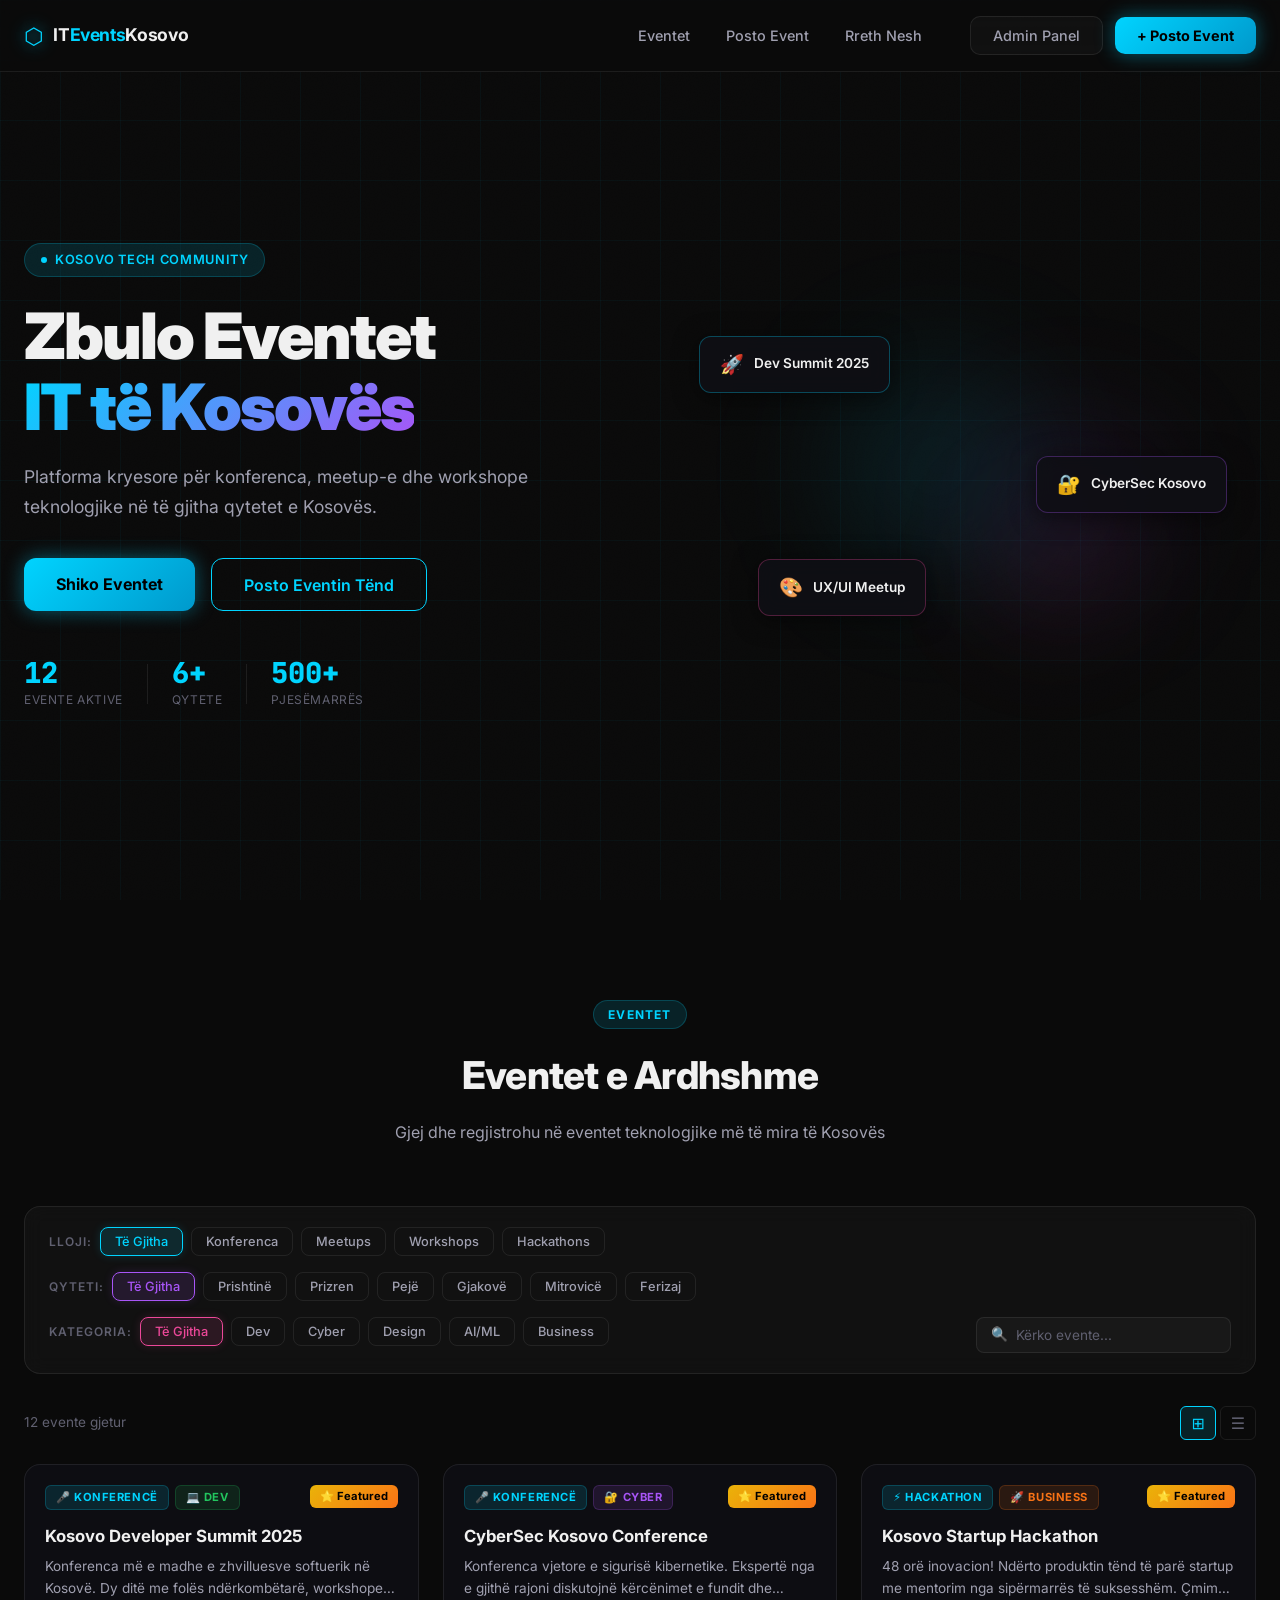
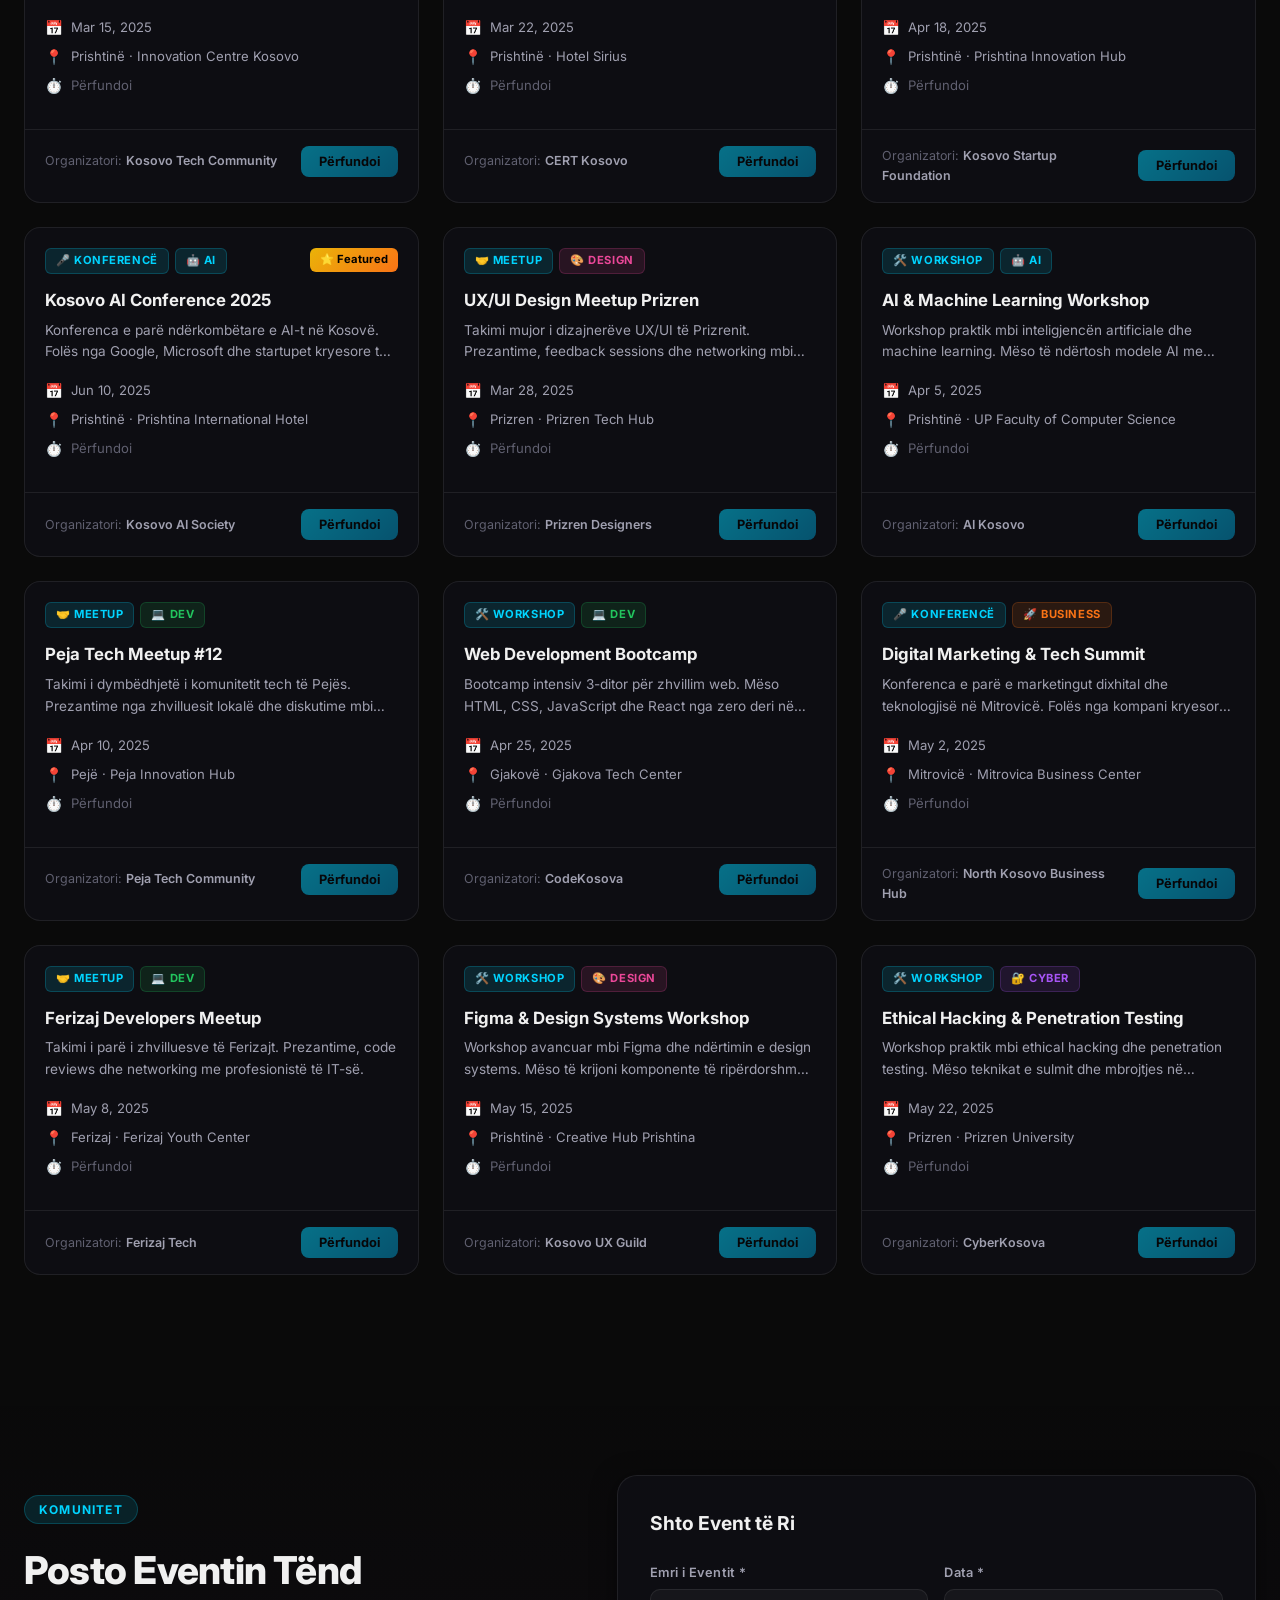
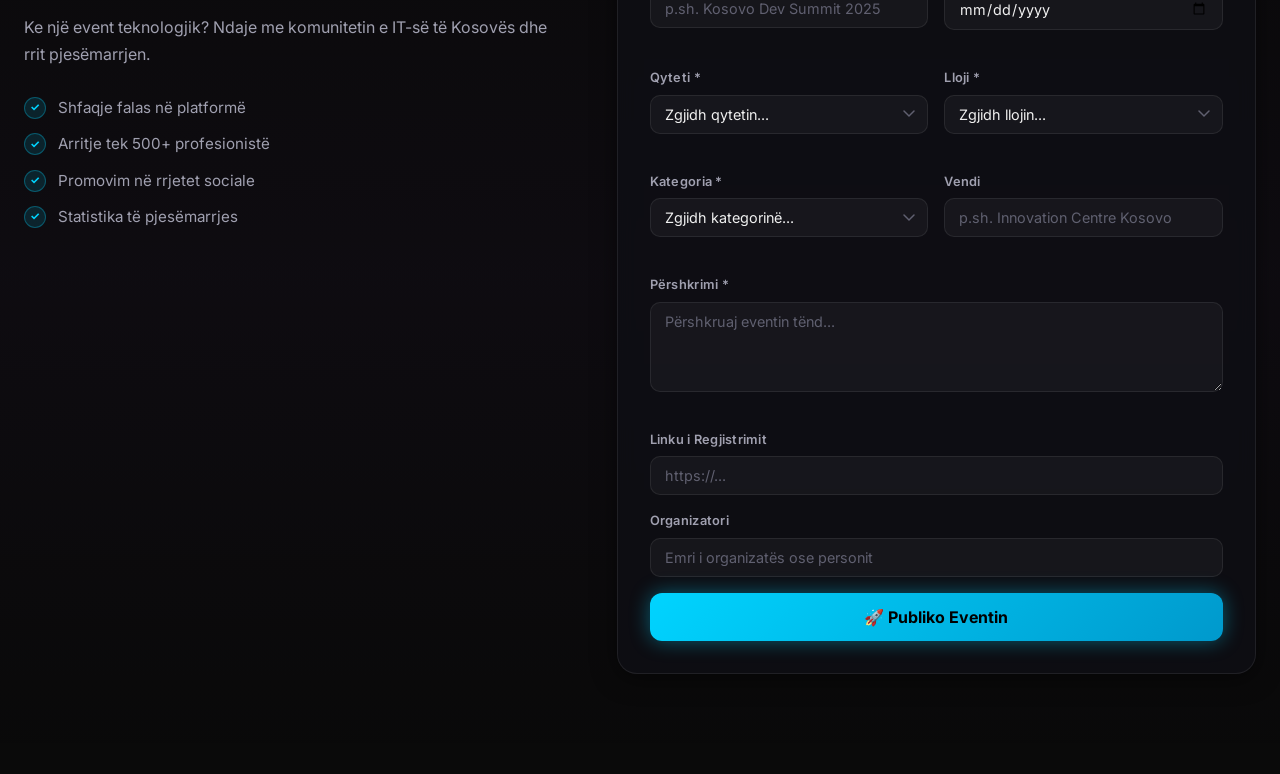
==== commit eb379444: "Refactor admin table structure and add responsive class" ====
--- a/index.html
+++ b/index.html
@@ -8,6 +8,7 @@
   <link rel="preconnect" href="https://fonts.googleapis.com" />
   <link rel="preconnect" href="https://fonts.gstatic.com" crossorigin />
   <link href="https://fonts.googleapis.com/css2?family=Inter:wght@300;400;500;600;700;800;900&family=JetBrains+Mono:wght@400;500;700&display=swap" rel="stylesheet" />
+  <link rel="icon" href="data:image/svg+xml,<svg xmlns='http://www.w3.org/2000/svg' viewBox='0 0 100 100'><text y='.9em' font-size='90'>⬡</text></svg>">
 </head>
 <body>
 
@@ -306,27 +307,24 @@
           </div>
         </div>
       </div>
-      <div class="admin-table-wrapper">
-        <table class="admin-table" id="adminTable">
-          <thead>
-            <tr>
-              <th>ID</th>
-              <th>Emri</th>
-              <th>Data</th>
-              <th>Qyteti</th>
-              <th>Lloji</th>
-              <th>Kategoria</th>
-              <th>Statusi</th>
-              <th>Veprimet</th>
-            </tr>
-          </thead>
-          <tbody id="adminTableBody">
-            <!-- Rows injected by JS -->
-          </tbody>
-        </table>
-      </div>
-    </div>
-  </section>
+     <div class="admin-table-wrapper admin-table-responsive"> 
+  <table class="admin-table" id="adminTable">
+    <thead>
+      <tr>
+        <th>ID</th>
+        <th>Emri</th>
+        <th>Data</th>
+        <th>Qyteti</th>
+        <th>Lloji</th>
+        <th>Kategoria</th>
+        <th>Statusi</th>
+        <th>Veprimet</th>
+      </tr>
+    </thead>
+    <tbody id="adminTableBody">
+      </tbody>
+  </table>
+</div>
 
   <!-- ─── ABOUT SECTION ─── -->
   <section class="about-section" id="about">
--- a/ict.css
+++ b/ict.css
@@ -1505,6 +1505,23 @@
     text-shadow: 0 0 10px rgba(0, 212, 255, 0.8); /* I jep një dritë (glow) */
     text-decoration: underline; /* Shfaqet vija poshtë për t'u dukur si link */
 }
+/* Kjo lejon lëvizjen (scroll) anash vetëm për tabelën në telefon */
+.admin-table-responsive {
+    width: 100%;
+    overflow-x: auto;
+    -webkit-overflow-scrolling: touch;
+}
+
+/* Siguron që tabela të mos ngjishet shumë */
+.admin-table {
+    min-width: 800px; 
+}
+
+@media (max-width: 768px) {
+    .admin-stats {
+        grid-template-columns: 1fr 1fr; /* Statisikat i ndan në 2 kolona në telefon */
+    }
+}
 /* ─── ANIMATIONS ─── */
 @keyframes fadeIn {
   from { opacity: 0; }
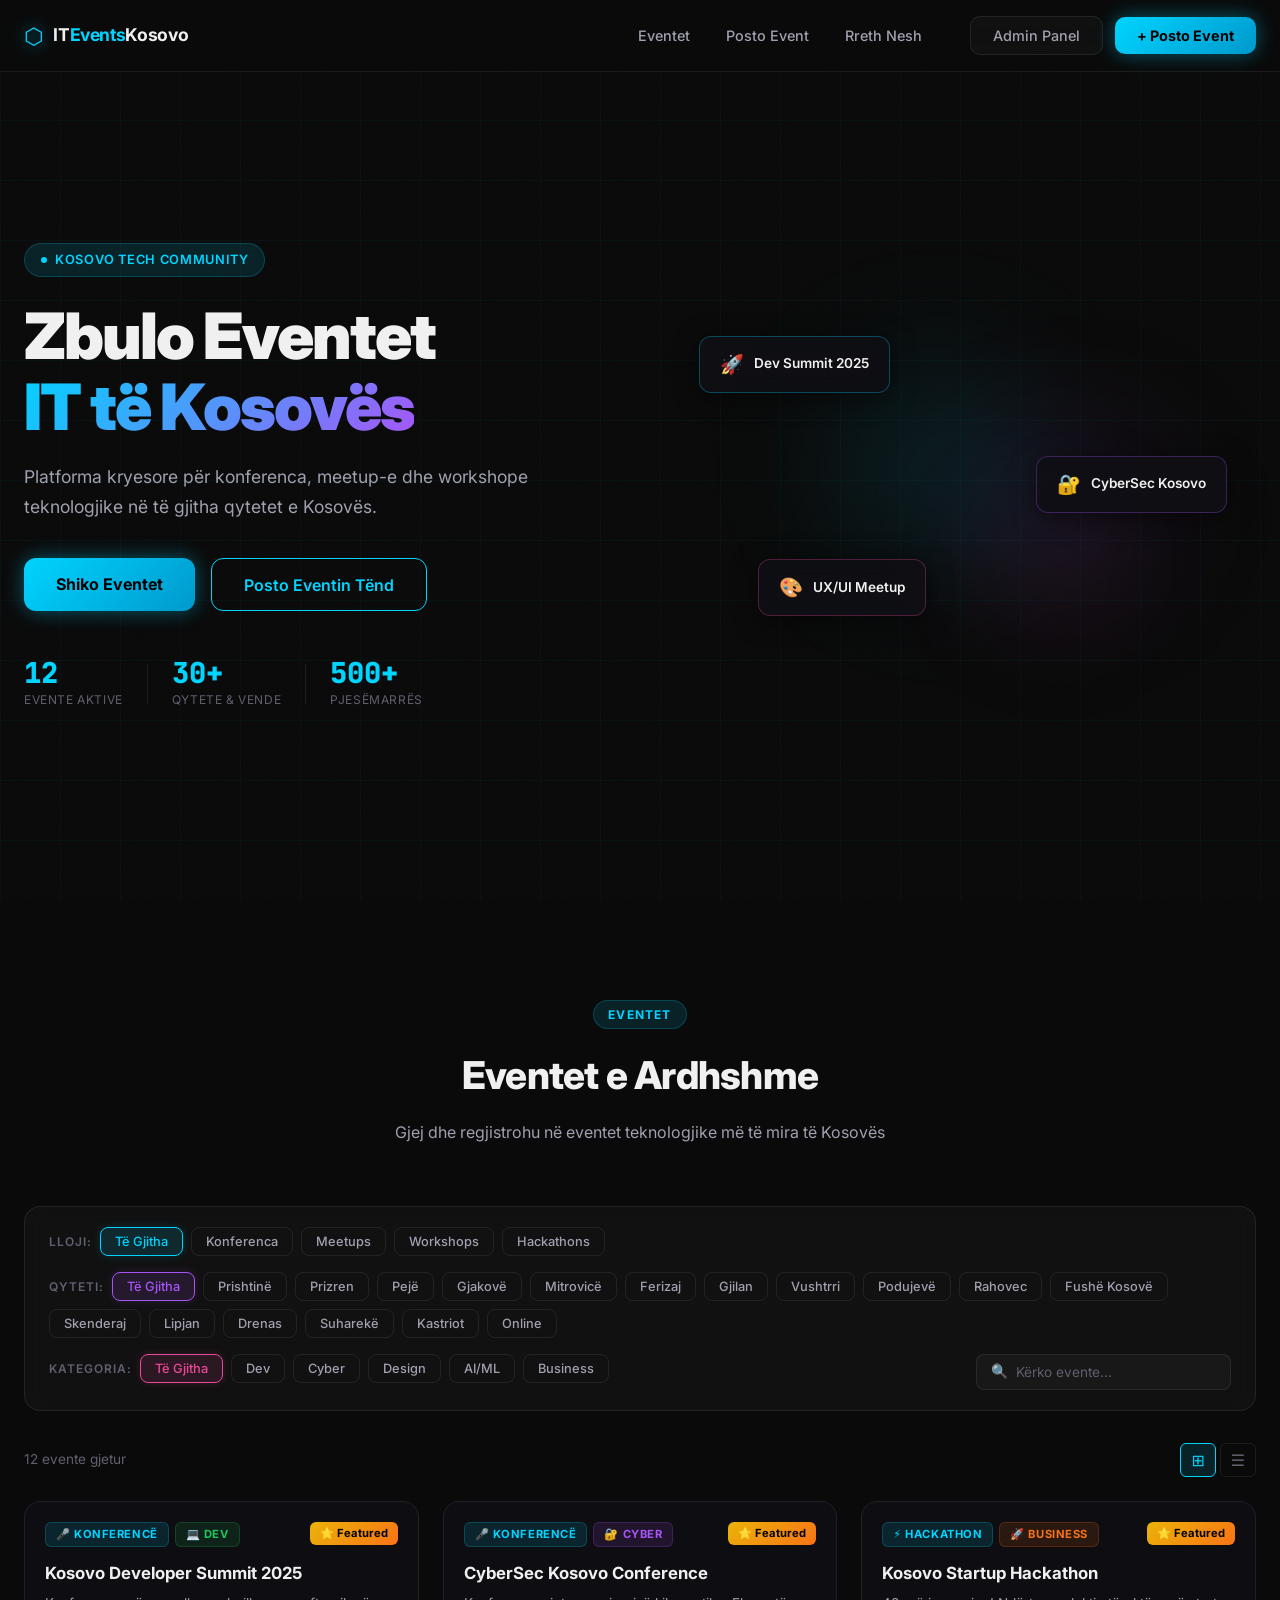
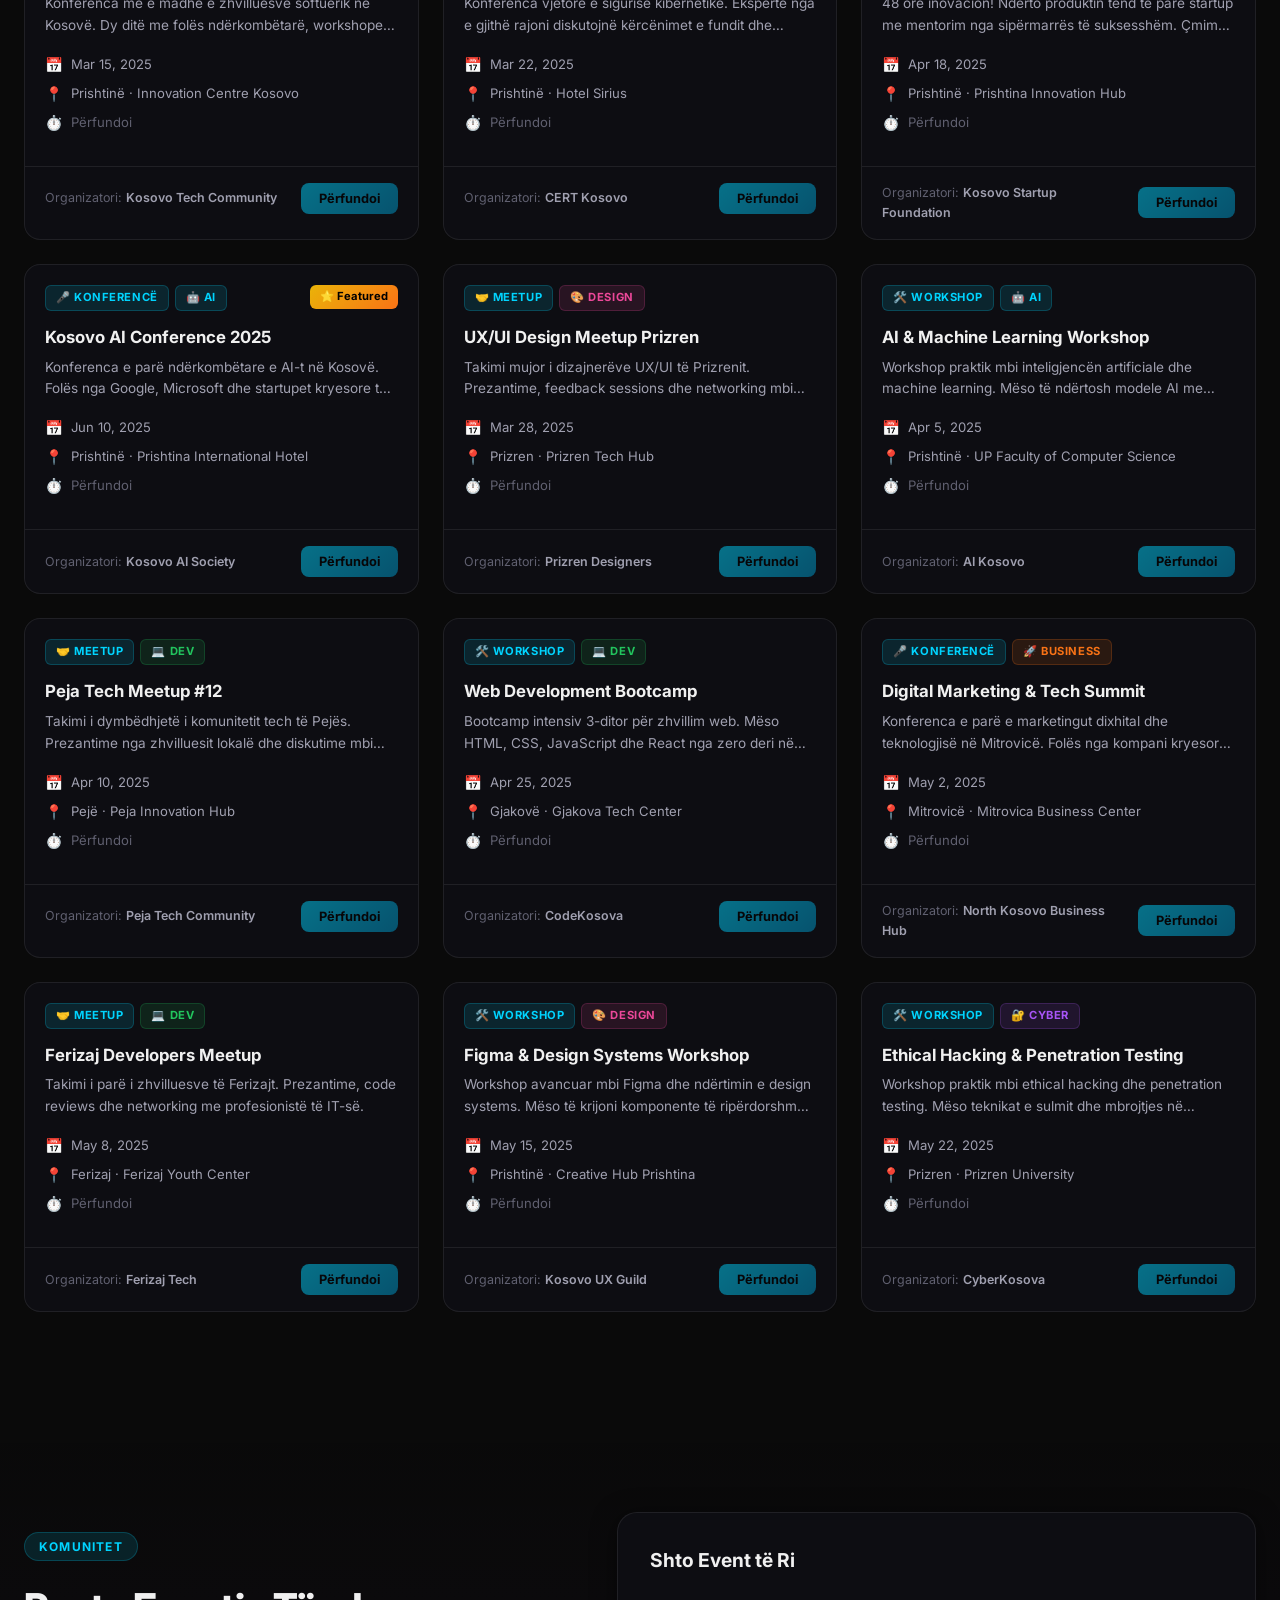
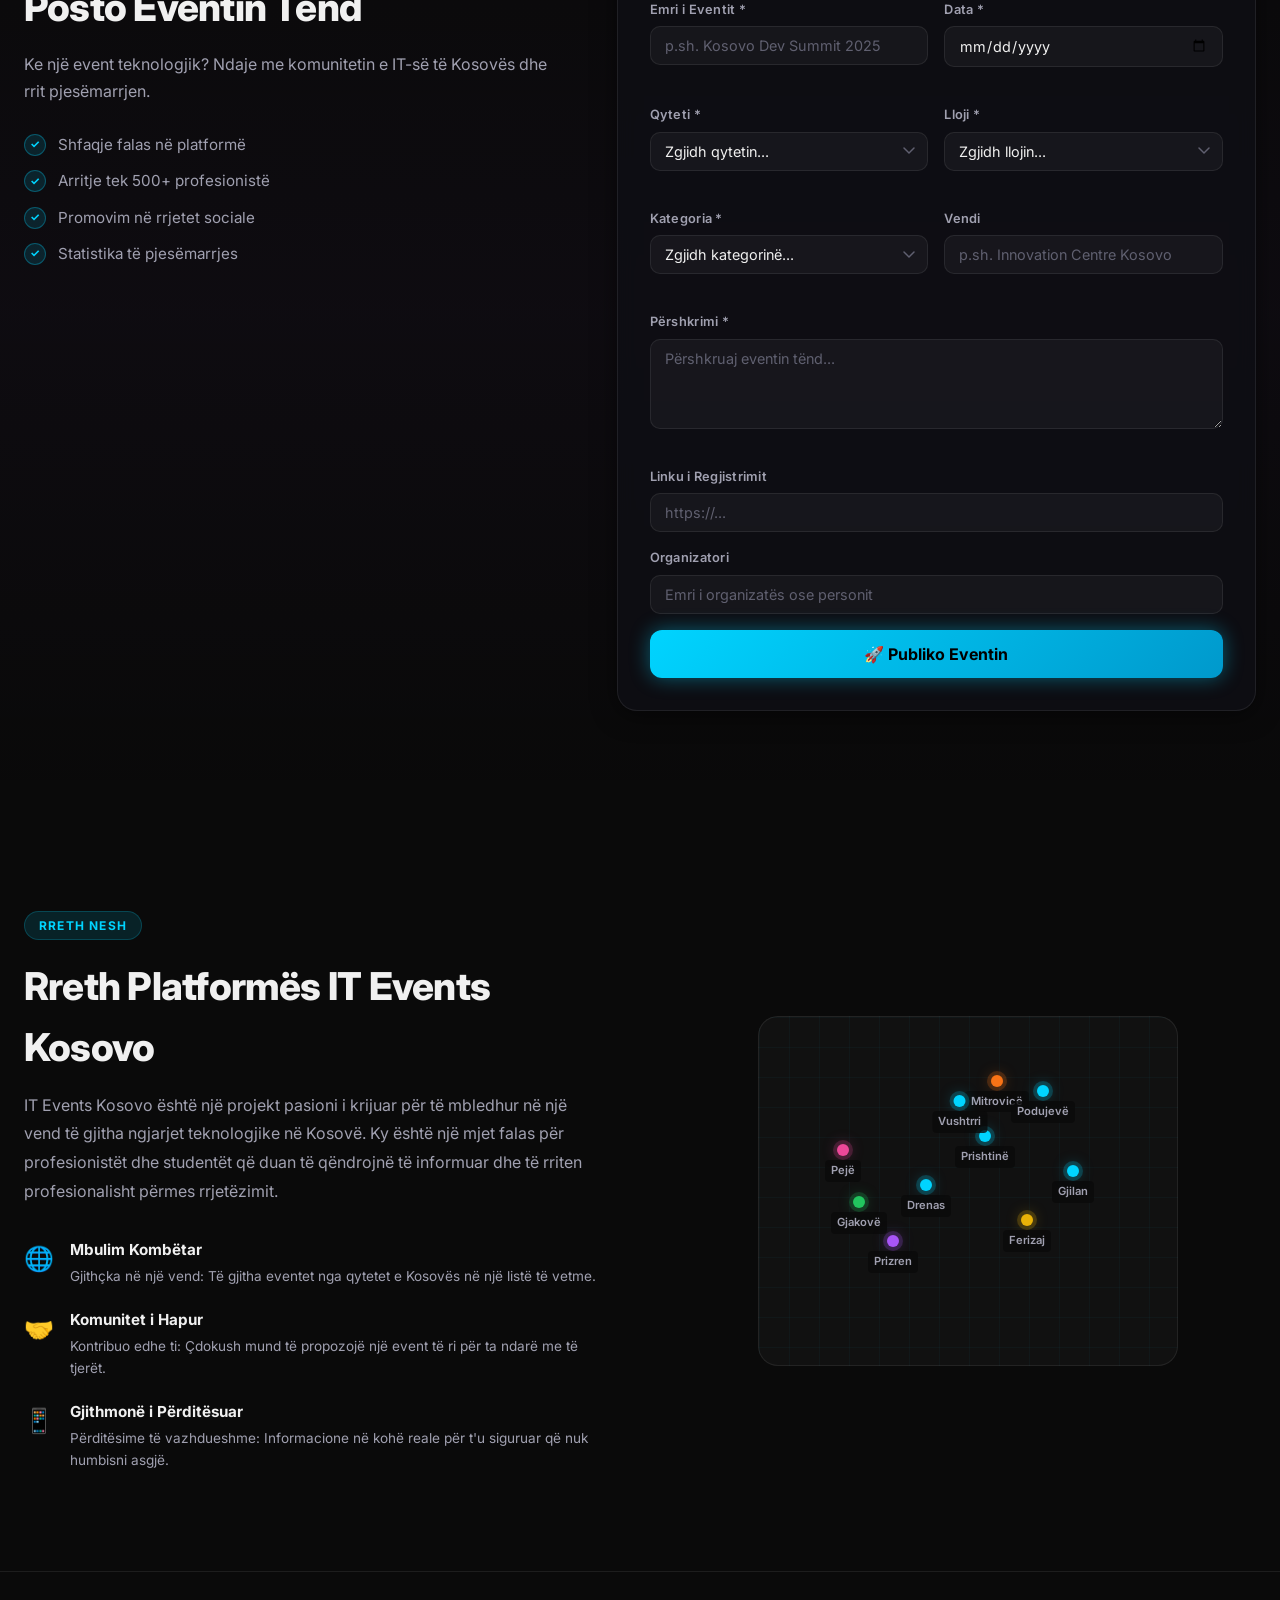
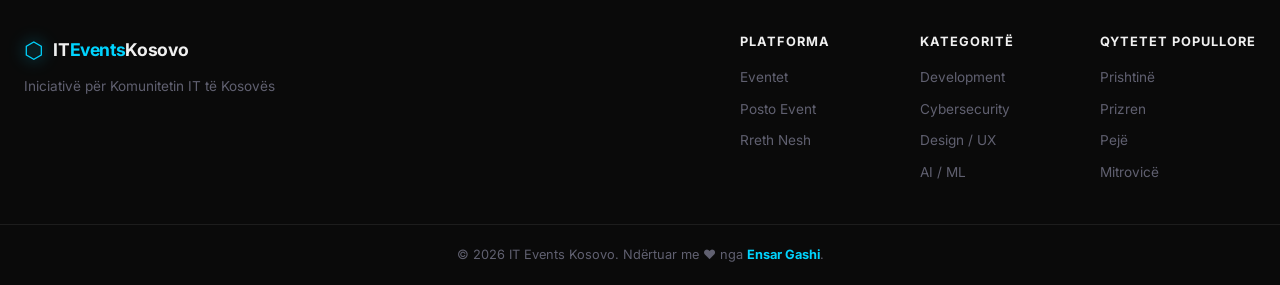
==== commit a6ce986a: "Clean up index.html by removing comments and updating text Removed unnecessary comments and updated " ====
--- a/index.html
+++ b/index.html
@@ -12,11 +12,9 @@
 </head>
 <body>
 
-  <!-- ─── GRID BACKGROUND ─── -->
   <div class="grid-bg" aria-hidden="true"></div>
   <div class="noise-overlay" aria-hidden="true"></div>
 
-  <!-- ─── NAVBAR ─── -->
   <nav class="navbar" id="navbar">
     <div class="nav-container">
       <div class="nav-logo">
@@ -38,7 +36,6 @@
     </div>
   </nav>
 
-  <!-- ─── HERO ─── -->
   <section class="hero" id="home">
     <div class="hero-content">
       <div class="hero-badge">
@@ -64,8 +61,8 @@
         </div>
         <div class="stat-divider"></div>
         <div class="stat-item">
-          <span class="stat-number">6+</span>
-          <span class="stat-label">Qytete</span>
+          <span class="stat-number">30+</span>
+          <span class="stat-label">Qytete & Vende</span>
         </div>
         <div class="stat-divider"></div>
         <div class="stat-item">
@@ -93,18 +90,14 @@
     </div>
   </section>
 
-  <!-- ─── EVENTS SECTION ─── -->
   <section class="events-section" id="events">
     <div class="section-container">
-
-      <!-- Section Header -->
       <div class="section-header">
         <div class="section-tag">Eventet</div>
         <h2 class="section-title">Eventet e Ardhshme</h2>
         <p class="section-subtitle">Gjej dhe regjistrohu në eventet teknologjike më të mira të Kosovës</p>
       </div>
 
-      <!-- Filter Bar -->
       <div class="filter-bar">
         <div class="filter-group" id="typeFilters">
           <span class="filter-label">Lloji:</span>
@@ -123,6 +116,17 @@
           <button class="city-btn" data-city="Gjakovë">Gjakovë</button>
           <button class="city-btn" data-city="Mitrovicë">Mitrovicë</button>
           <button class="city-btn" data-city="Ferizaj">Ferizaj</button>
+          <button class="city-btn" data-city="Gjilan">Gjilan</button>
+          <button class="city-btn" data-city="Vushtrri">Vushtrri</button>
+          <button class="city-btn" data-city="Podujevë">Podujevë</button>
+          <button class="city-btn" data-city="Rahovec">Rahovec</button>
+          <button class="city-btn" data-city="Fushë Kosovë">Fushë Kosovë</button>
+          <button class="city-btn" data-city="Skenderaj">Skenderaj</button>
+          <button class="city-btn" data-city="Lipjan">Lipjan</button>
+          <button class="city-btn" data-city="Drenas">Drenas</button>
+          <button class="city-btn" data-city="Suharekë">Suharekë</button>
+          <button class="city-btn" data-city="Kastriot">Kastriot</button>
+          <button class="city-btn" data-city="Online">Online</button>
         </div>
         <div class="filter-group">
           <span class="filter-label">Kategoria:</span>
@@ -139,10 +143,8 @@
         </div>
       </div>
 
-      <!-- Active Filters Display -->
       <div class="active-filters" id="activeFilters"></div>
 
-      <!-- Results Count -->
       <div class="results-bar">
         <span id="resultsCount" class="results-count">Duke ngarkuar...</span>
         <div class="view-toggle">
@@ -151,33 +153,24 @@
         </div>
       </div>
 
-      <!-- Events Grid -->
-      <div class="events-grid" id="eventsGrid">
-        <!-- Cards injected by JS -->
-      </div>
-
-      <!-- Empty State -->
+      <div class="events-grid" id="eventsGrid"></div>
+
       <div class="empty-state" id="emptyState" style="display:none;">
         <div class="empty-icon">🔭</div>
         <h3>Nuk u gjetën evente</h3>
         <p>Provo të ndryshosh filtrat ose kërko diçka tjetër.</p>
         <button class="btn-primary" id="clearFiltersBtn">Pastro Filtrat</button>
       </div>
-
     </div>
   </section>
 
-  <!-- ─── SUBMIT SECTION ─── -->
   <section class="submit-section" id="submit">
     <div class="section-container">
       <div class="submit-wrapper">
         <div class="submit-info">
           <div class="section-tag">Komunitet</div>
           <h2 class="section-title">Posto Eventin Tënd</h2>
-          <p class="section-subtitle">
-            Ke një event teknologjik? Ndaje me komunitetin e IT-së të Kosovës
-            dhe rrit pjesëmarrjen.
-          </p>
+          <p class="section-subtitle">Ke një event teknologjik? Ndaje me komunitetin e IT-së të Kosovës dhe rrit pjesëmarrjen.</p>
           <ul class="submit-benefits">
             <li><span class="benefit-icon">✓</span> Shfaqje falas në platformë</li>
             <li><span class="benefit-icon">✓</span> Arritje tek 500+ profesionistë</li>
@@ -211,6 +204,24 @@
                   <option value="Gjakovë">Gjakovë</option>
                   <option value="Mitrovicë">Mitrovicë</option>
                   <option value="Ferizaj">Ferizaj</option>
+                  <option value="Gjilan">Gjilan</option>
+                  <option value="Vushtrri">Vushtrri</option>
+                  <option value="Podujevë">Podujevë</option>
+                  <option value="Rahovec">Rahovec</option>
+                  <option value="Fushë Kosovë">Fushë Kosovë</option>
+                  <option value="Skenderaj">Skenderaj</option>
+                  <option value="Lipjan">Lipjan</option>
+                  <option value="Drenas">Drenas</option>
+                  <option value="Suharekë">Suharekë</option>
+                  <option value="Kastriot">Kastriot</option>
+                  <option value="Viti">Viti</option>
+                  <option value="Deçan">Deçan</option>
+                  <option value="Istog">Istog</option>
+                  <option value="Klinë">Klinë</option>
+                  <option value="Shtime">Shtime</option>
+                  <option value="Dragash">Dragash</option>
+                  <option value="Malishevë">Malishevë</option>
+                  <option value="Kaçanik">Kaçanik</option>
                   <option value="Online">Online</option>
                 </select>
                 <span class="form-error" id="eventCityError"></span>
@@ -269,7 +280,6 @@
     </div>
   </section>
 
-  <!-- ─── ADMIN PANEL ─── -->
   <section class="admin-section" id="adminPanel" style="display:none;">
     <div class="section-container">
       <div class="admin-header">
@@ -288,8 +298,8 @@
         <div class="admin-stat-card">
           <span class="admin-stat-icon">🏙️</span>
           <div>
-            <span class="admin-stat-num" id="adminCities">6</span>
-            <span class="admin-stat-label">Qytete</span>
+            <span class="admin-stat-num" id="adminCities">30+</span>
+            <span class="admin-stat-label">Vende</span>
           </div>
         </div>
         <div class="admin-stat-card">
@@ -307,26 +317,26 @@
           </div>
         </div>
       </div>
-     <div class="admin-table-wrapper admin-table-responsive"> 
-  <table class="admin-table" id="adminTable">
-    <thead>
-      <tr>
-        <th>ID</th>
-        <th>Emri</th>
-        <th>Data</th>
-        <th>Qyteti</th>
-        <th>Lloji</th>
-        <th>Kategoria</th>
-        <th>Statusi</th>
-        <th>Veprimet</th>
-      </tr>
-    </thead>
-    <tbody id="adminTableBody">
-      </tbody>
-  </table>
-</div>
-
-  <!-- ─── ABOUT SECTION ─── -->
+      <div class="admin-table-wrapper admin-table-responsive"> 
+        <table class="admin-table" id="adminTable">
+          <thead>
+            <tr>
+              <th>ID</th>
+              <th>Emri</th>
+              <th>Data</th>
+              <th>Qyteti</th>
+              <th>Lloji</th>
+              <th>Kategoria</th>
+              <th>Statusi</th>
+              <th>Veprimet</th>
+            </tr>
+          </thead>
+          <tbody id="adminTableBody"></tbody>
+        </table>
+      </div>
+    </div>
+  </section>
+
   <section class="about-section" id="about">
     <div class="section-container">
       <div class="about-grid">
@@ -341,58 +351,73 @@
               <span class="feature-icon">🌐</span>
               <div>
                 <h4>Mbulim Kombëtar</h4>
-                <p>Gjithçka në një vend: Të gjitha eventet nga qytetet kryesore të Kosovës në një listë të vetme.
+                <p>Gjithçka në një vend: Të gjitha eventet nga qytetet e Kosovës në një listë të vetme.</p>
               </div>
             </div>
             <div class="about-feature">
               <span class="feature-icon">🤝</span>
               <div>
                 <h4>Komunitet i Hapur</h4>
-                <p>Kontribuo edhe ti: Çdokush mund të propozojë një event të ri për ta ndarë me të tjerët.
+                <p>Kontribuo edhe ti: Çdokush mund të propozojë një event të ri për ta ndarë me të tjerët.</p>
               </div>
             </div>
             <div class="about-feature">
               <span class="feature-icon">📱</span>
               <div>
                 <h4>Gjithmonë i Përditësuar</h4>
-                <p>Përditësime të vazhdueshme: Informacione në kohë reale për t'u siguruar që nuk humbisni asgjë.
+                <p>Përditësime të vazhdueshme: Informacione në kohë reale për t'u siguruar që nuk humbisni asgjë.</p>
               </div>
             </div>
           </div>
         </div>
         <div class="about-visual">
           <div class="about-map">
-            <div class="map-city" style="top:35%;left:52%;" data-city="Prishtinë">
+            <div class="map-city" style="top:38%;left:54%;" data-city="Prishtinë">
               <div class="map-dot"></div>
               <span class="map-label">Prishtinë</span>
             </div>
-            <div class="map-city" style="top:65%;left:30%;" data-city="Prizren">
+            <div class="map-city" style="top:68%;left:32%;" data-city="Prizren">
               <div class="map-dot"></div>
               <span class="map-label">Prizren</span>
             </div>
-            <div class="map-city" style="top:40%;left:18%;" data-city="Pejë">
+            <div class="map-city" style="top:42%;left:20%;" data-city="Pejë">
               <div class="map-dot"></div>
               <span class="map-label">Pejë</span>
             </div>
-            <div class="map-city" style="top:55%;left:22%;" data-city="Gjakovë">
+            <div class="map-city" style="top:57%;left:24%;" data-city="Gjakovë">
               <div class="map-dot"></div>
               <span class="map-label">Gjakovë</span>
             </div>
-            <div class="map-city" style="top:20%;left:55%;" data-city="Mitrovicë">
+            <div class="map-city" style="top:22%;left:57%;" data-city="Mitrovicë">
               <div class="map-dot"></div>
               <span class="map-label">Mitrovicë</span>
             </div>
-            <div class="map-city" style="top:60%;left:62%;" data-city="Ferizaj">
+            <div class="map-city" style="top:62%;left:64%;" data-city="Ferizaj">
               <div class="map-dot"></div>
               <span class="map-label">Ferizaj</span>
             </div>
+            <div class="map-city" style="top:48%;left:75%;" data-city="Gjilan">
+              <div class="map-dot"></div>
+              <span class="map-label">Gjilan</span>
+            </div>
+            <div class="map-city" style="top:28%;left:48%;" data-city="Vushtrri">
+              <div class="map-dot"></div>
+              <span class="map-label">Vushtrri</span>
+            </div>
+            <div class="map-city" style="top:25%;left:68%;" data-city="Podujevë">
+              <div class="map-dot"></div>
+              <span class="map-label">Podujevë</span>
+            </div>
+            <div class="map-city" style="top:52%;left:40%;" data-city="Drenas">
+              <div class="map-dot"></div>
+              <span class="map-label">Drenas</span>
+            </div>
           </div>
         </div>
       </div>
     </div>
   </section>
 
-  <!-- ─── FOOTER ─── -->
   <footer class="footer">
     <div class="footer-container">
       <div class="footer-brand">
@@ -417,21 +442,21 @@
           <a href="#">AI / ML</a>
         </div>
         <div class="footer-col">
-          <h4>Qytetet</h4>
+          <h4>Qytetet Popullore</h4>
           <a href="#">Prishtinë</a>
           <a href="#">Prizren</a>
           <a href="#">Pejë</a>
-          <a href="#">Gjakovë</a>
+          <a href="#">Mitrovicë</a>
         </div>
       </div>
     </div>
     <div class="footer-bottom">
-  <p>© 2026 IT Events Kosovo. Ndërtuar me ❤️ nga 
-    <a href="https://www.ensargashi.com" target="_blank" class="footer-author-link">Ensar Gashi</a>.
-  </p>
-</div>
-
-  <!-- ─── ADD EVENT MODAL ─── -->
+      <p>© 2026 IT Events Kosovo. Ndërtuar me ❤️ nga 
+        <a href="https://www.ensargashi.com" target="_blank" class="footer-author-link">Ensar Gashi</a>.
+      </p>
+    </div>
+  </footer>
+
   <div class="modal-overlay" id="modalOverlay" role="dialog" aria-modal="true" aria-labelledby="modalTitle">
     <div class="modal-card">
       <div class="modal-header">
@@ -461,6 +486,24 @@
                 <option value="Gjakovë">Gjakovë</option>
                 <option value="Mitrovicë">Mitrovicë</option>
                 <option value="Ferizaj">Ferizaj</option>
+                <option value="Gjilan">Gjilan</option>
+                <option value="Vushtrri">Vushtrri</option>
+                <option value="Podujevë">Podujevë</option>
+                <option value="Rahovec">Rahovec</option>
+                <option value="Fushë Kosovë">Fushë Kosovë</option>
+                <option value="Skenderaj">Skenderaj</option>
+                <option value="Lipjan">Lipjan</option>
+                <option value="Drenas">Drenas</option>
+                <option value="Suharekë">Suharekë</option>
+                <option value="Kastriot">Kastriot</option>
+                <option value="Viti">Viti</option>
+                <option value="Deçan">Deçan</option>
+                <option value="Istog">Istog</option>
+                <option value="Klinë">Klinë</option>
+                <option value="Shtime">Shtime</option>
+                <option value="Dragash">Dragash</option>
+                <option value="Malishevë">Malishevë</option>
+                <option value="Kaçanik">Kaçanik</option>
                 <option value="Online">Online</option>
               </select>
             </div>
@@ -516,19 +559,15 @@
     </div>
   </div>
 
-  <!-- ─── TOAST NOTIFICATION ─── -->
   <div class="toast-container" id="toastContainer"></div>
 
-  <!-- ─── EVENT DETAIL MODAL ─── -->
   <div class="modal-overlay" id="detailModalOverlay" role="dialog" aria-modal="true">
     <div class="modal-card modal-card-lg">
       <div class="modal-header">
         <h2 class="modal-title" id="detailModalTitle">Detajet e Eventit</h2>
         <button class="modal-close" id="detailModalClose" aria-label="Mbyll">&times;</button>
       </div>
-      <div class="modal-body" id="detailModalBody">
-        <!-- Injected by JS -->
-      </div>
+      <div class="modal-body" id="detailModalBody"></div>
     </div>
   </div>
 
